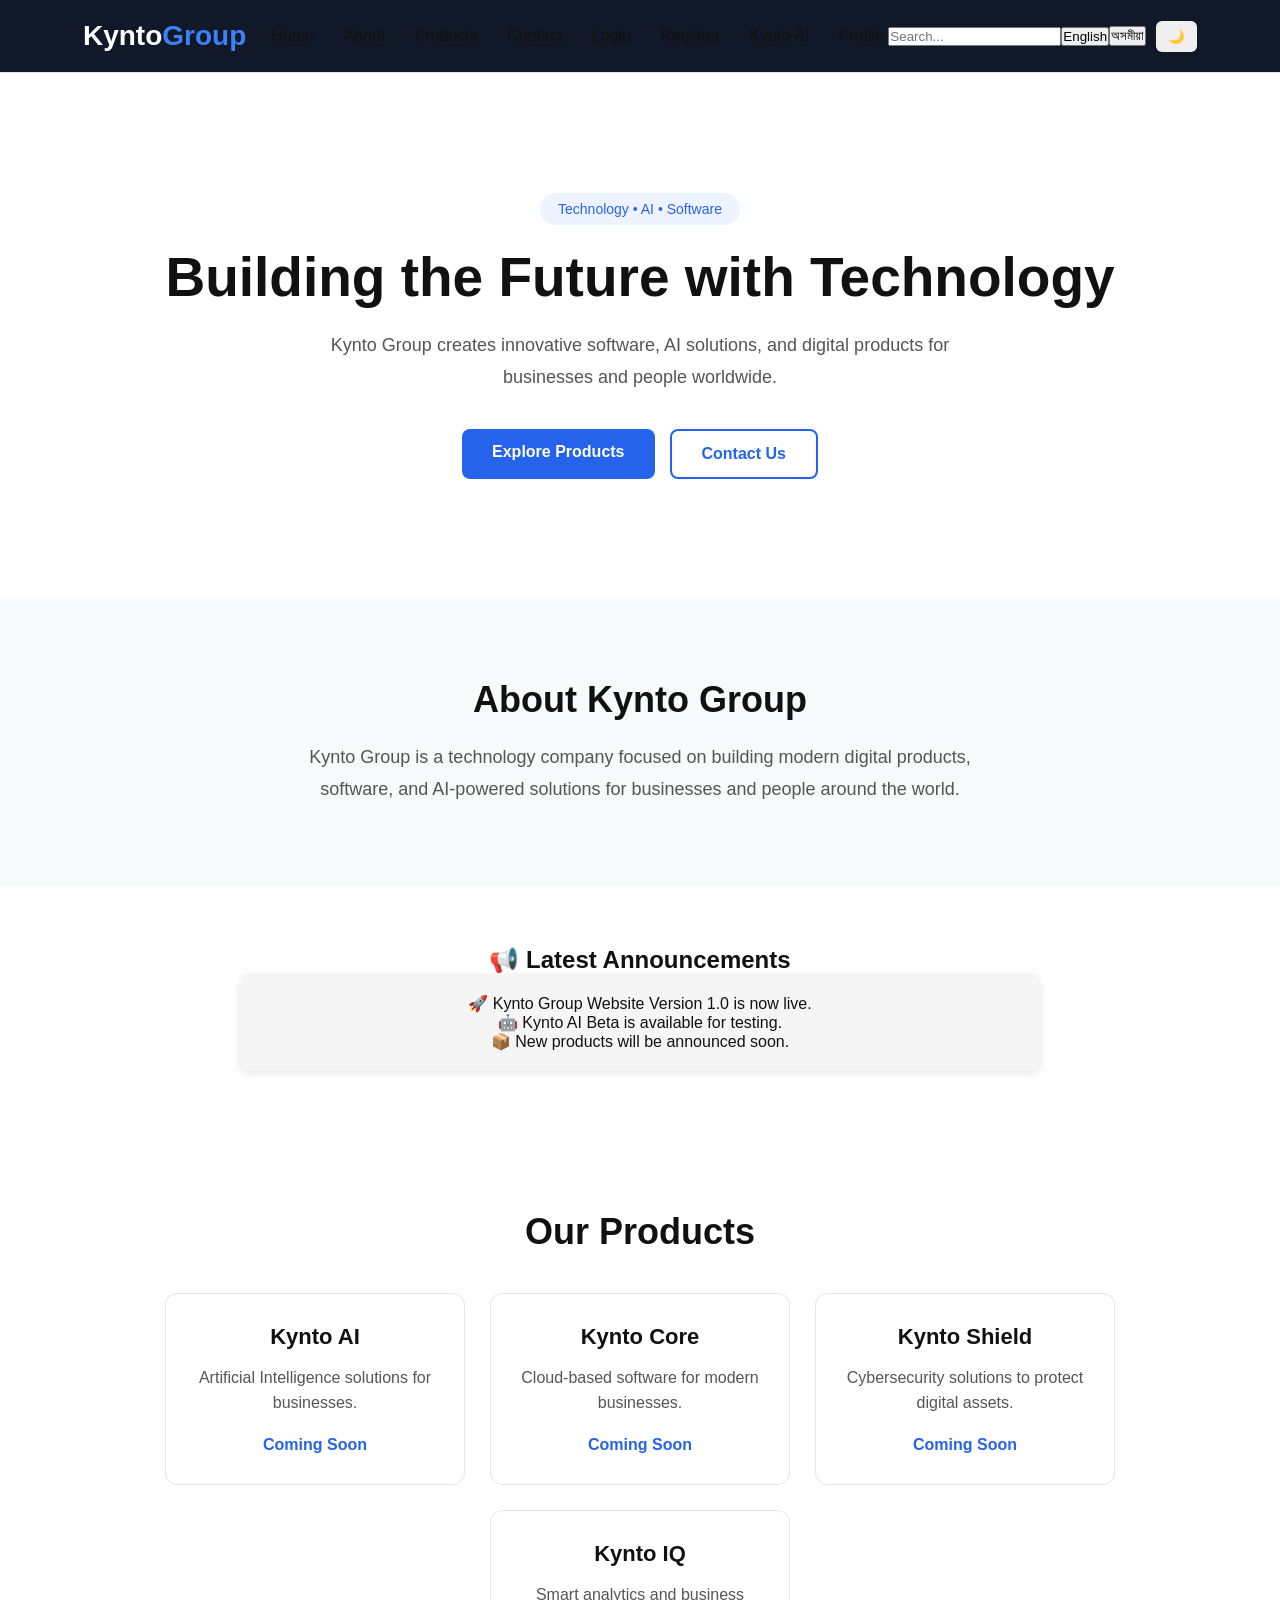
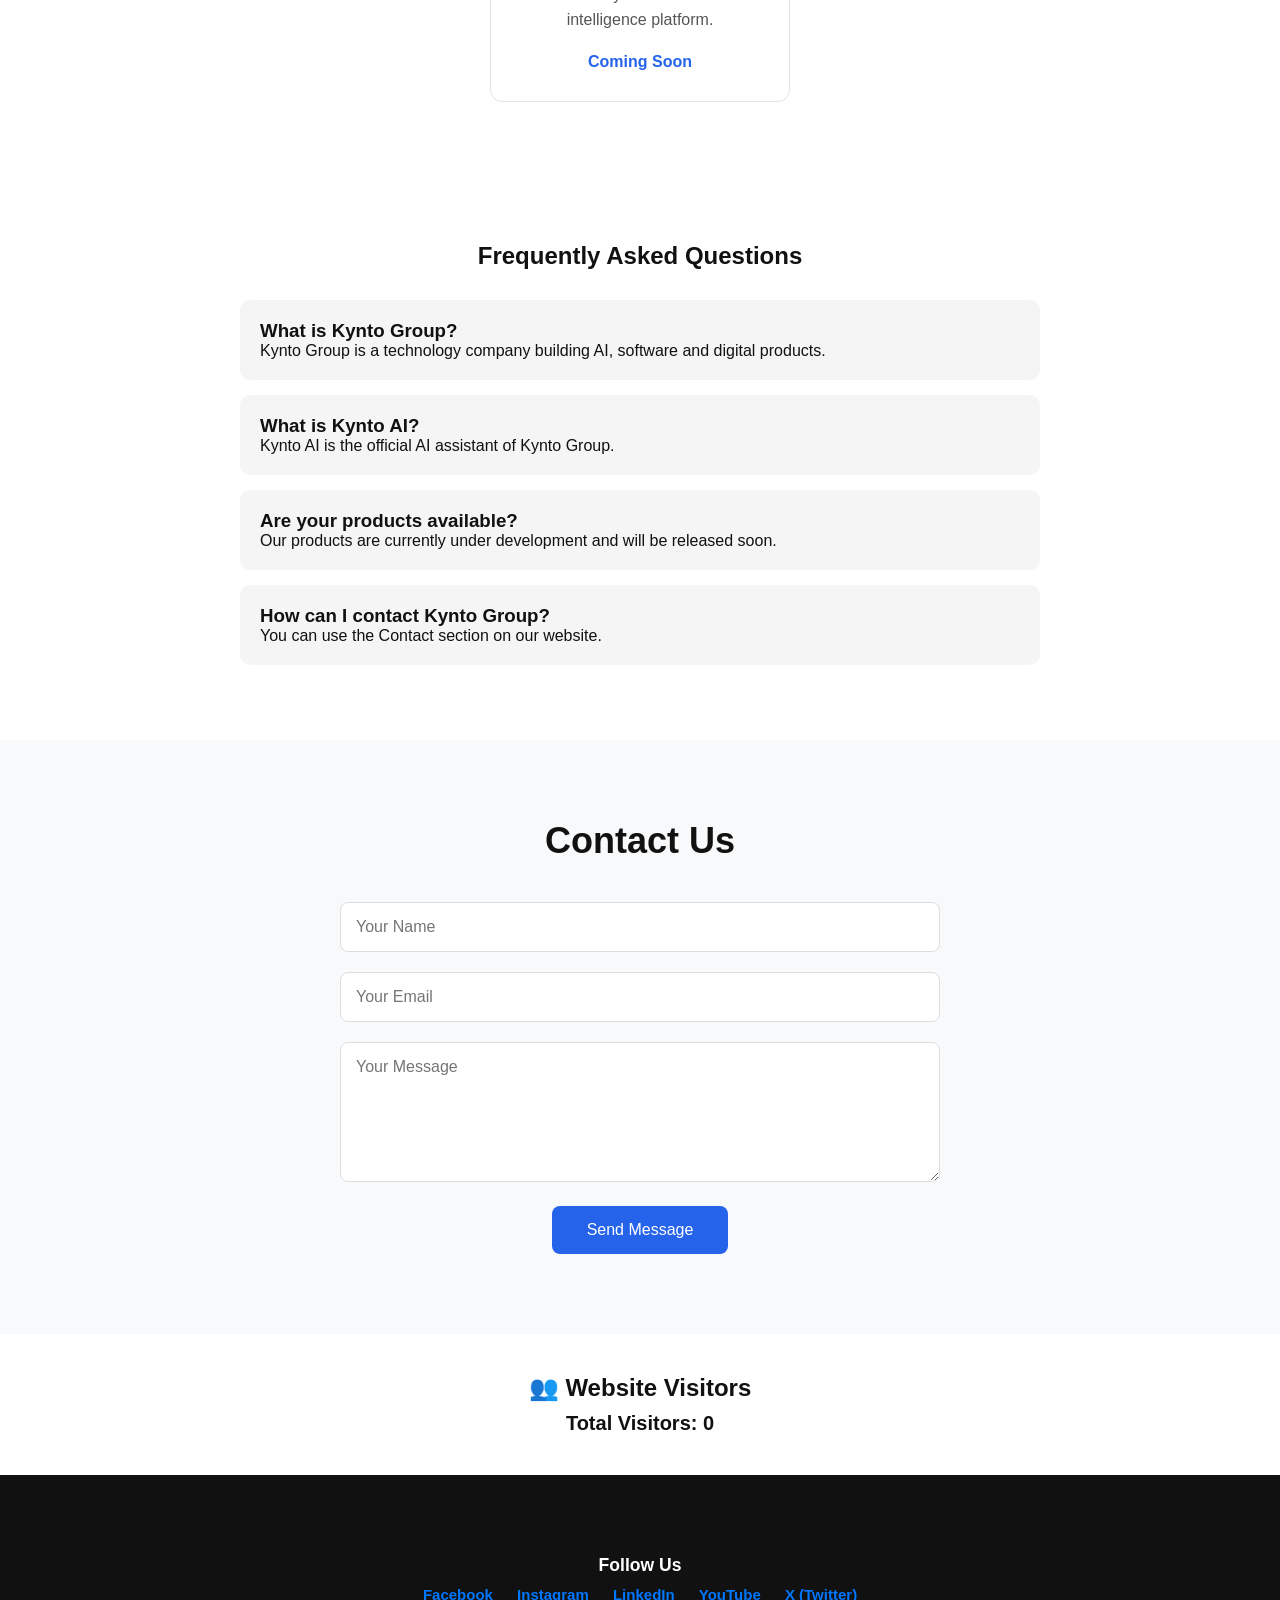
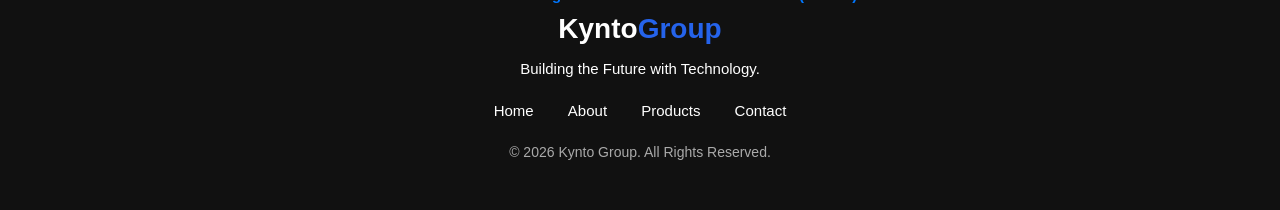
==== index.html @ 213c028d "Add files via upload" ====
<!DOCTYPE html>
<html lang="en">

<head>
  <meta charset="UTF-8">
  <meta name="viewport" content="width=device-width, initial-scale=1.0">

  <title>Kynto Group</title>
<meta name="description" content="Kynto Group is a technology company building AI, software, and digital products.">

<meta name="keywords" content="Kynto Group, AI, Software, Technology, Digital Products">

<meta name="author" content="Kynto Group">

<meta name="robots" content="index, follow">

<link rel="icon" href="favicon.png">
  <link rel="stylesheet" href="style.css">
</head>

<body>

  <!-- Header -->
  <header>
    <div class="logo">
    Kynto<span>Group</span>
</div>
<div class="menu-btn" id="menu-btn">
    ☰
</div>
<nav id="nav">
   <a href="#">Home</a>
<a href="#about">About</a>
<a href="#products">Products</a>
<a href="#contact">Contact</a>
<a href="login.html">Login</a>
<a href="register.html">Register</a>
<a href="kynto-ai.html">Kynto AI</a>
<a href="profile.html">Profile</a>
<input
type="text"
id="searchBox"
placeholder="Search..."
onkeyup="searchWebsite()">
</nav>
<button onclick="setEnglish()">English</button>
<button onclick="setAssamese()">অসমীয়া</button>
<button id="darkModeBtn" onclick="toggleDarkMode()">🌙</button>
  </header>

<!-- Hero -->

<section class="hero">

    <span class="tag">Technology • AI • Software</span>

    <h1>Building the Future with Technology</h1>

    <p>
        Kynto Group creates innovative software, AI solutions, and digital products for businesses and people worldwide.
    </p>

    <div class="hero-buttons">
        <a href="#products" class="btn">Explore Products</a>
        <a href="#contact" class="btn2">Contact Us</a>
    </div>

</section>

  <!-- About -->

<section class="about">

    <h2>About Kynto Group</h2>

    <p>
        Kynto Group is a technology company focused on building modern digital products, software, and AI-powered solutions for businesses and people around the world.
    </p>

</section>
<section class="announcement">

<h2>📢 Latest Announcements</h2>

<div class="announcement-box">

<p>🚀 Kynto Group Website Version 1.0 is now live.</p>

<p>🤖 Kynto AI Beta is available for testing.</p>

<p>📦 New products will be announced soon.</p>

</div>

</section>
<!-- Products -->

<section class="products" id="products">

    <h2>Our Products</h2>

    <div class="product-container">
<div class="card">
    <h3>Kynto AI</h3>
    <p>Artificial Intelligence solutions for businesses.</p>
    <a href="#">Coming Soon</a>
</div>

<div class="card">
    <h3>Kynto Core</h3>
    <p>Cloud-based software for modern businesses.</p>
    <a href="#">Coming Soon</a>
</div>

<div class="card">
    <h3>Kynto Shield</h3>
    <p>Cybersecurity solutions to protect digital assets.</p>
    <a href="#">Coming Soon</a>
</div>

<div class="card">
    <h3>Kynto IQ</h3>
    <p>Smart analytics and business intelligence platform.</p>
    <a href="#">Coming Soon</a>
</div>

    </div>

</section>
<section class="faq">

<h2>Frequently Asked Questions</h2>

<div class="faq-box">
<h3>What is Kynto Group?</h3>
<p>Kynto Group is a technology company building AI, software and digital products.</p>
</div>

<div class="faq-box">
<h3>What is Kynto AI?</h3>
<p>Kynto AI is the official AI assistant of Kynto Group.</p>
</div>

<div class="faq-box">
<h3>Are your products available?</h3>
<p>Our products are currently under development and will be released soon.</p>
</div>

<div class="faq-box">
<h3>How can I contact Kynto Group?</h3>
<p>You can use the Contact section on our website.</p>
</div>

</section>
<section class="contact" id="contact">

    <h2>Contact Us</h2>

    <form onsubmit="sendMessage(event)">

        <input type="text" placeholder="Your Name" required>

        <input type="email" placeholder="Your Email" required>

        <textarea placeholder="Your Message" rows="6" required></textarea>

        <button type="submit">Send Message</button>

    </form>

</section>

  <script src="script.js"></script>
<section class="visitors">

<h2>👥 Website Visitors</h2>

<p>Total Visitors: <span id="visitorCount">0</span></p>

</section>
<footer>
<div class="social-links">

<h3>Follow Us</h3>

<a href="#">Facebook</a>

<a href="#">Instagram</a>

<a href="#">LinkedIn</a>

<a href="#">YouTube</a>

<a href="#">X (Twitter)</a>

</div>
    <div class="footer-logo">
        Kynto<span>Group</span>
    </div>

    <p>Building the Future with Technology.</p>

    <div class="footer-links">
        <a href="#">Home</a>
    <a href="about.html">About</a>
        <a href="#products">Products</a>
        <a href="#contact">Contact</a>
    </div>

    <p class="copyright">
        © 2026 Kynto Group. All Rights Reserved.
    </p>

</footer>
</body>

</html>
---- style.css ----
html{
    scroll-behavior:smooth;
}
*{
    margin:0;
    padding:0;
    box-sizing:border-box;
    font-family:Arial, sans-serif;
}

body{
    background:#ffffff;
    color:#111;
}

header{
    display:flex;
    justify-content:space-between;
    align-items:center;
    padding:20px 8%;
    border-bottom:1px solid #e5e5e5;
    background:#fff;
    position:sticky;
    top:0;
    z-index:1000;
}

.logo{
    font-size:28px;
    font-weight:bold;
}

nav a{
    text-decoration:none;
    color:#111;
    margin-left:25px;
    font-size:16px;
    transition:.3s;
}

nav a:hover{
    color:#2563eb;
}
.hero{
    padding:120px 20px;
    text-align:center;
}

.tag{
    display:inline-block;
    background:#eef4ff;
    color:#2563eb;
    padding:8px 18px;
    border-radius:50px;
    font-size:14px;
    margin-bottom:20px;
}

.hero h1{
    font-size:55px;
    margin-bottom:20px;
}

.hero p{
    max-width:700px;
    margin:0 auto 35px;
    color:#555;
    line-height:1.8;
    font-size:18px;
}

.hero-buttons{
    display:flex;
    justify-content:center;
    gap:15px;
    flex-wrap:wrap;
}

.btn,.btn2{
    text-decoration:none;
    padding:14px 30px;
    border-radius:8px;
    font-weight:bold;
}

.btn{
    background:#2563eb;
    color:#fff;
}

.btn2{
    border:2px solid #2563eb;
    color:#2563eb;
}

.about{
    padding:80px 20px;
    text-align:center;
    background:#f8f9fa;
}

.about h2{
    font-size:36px;
    margin-bottom:20px;
}

.about p{
    max-width:700px;
    margin:auto;
    font-size:18px;
    line-height:1.8;
    color:#555;
}
.products{
    padding:80px 8%;
    text-align:center;
}

.products h2{
    font-size:36px;
    margin-bottom:40px;
}

.product-container{
    display:flex;
    justify-content:center;
    gap:25px;
    flex-wrap:wrap;
}

.card{
    width:300px;
    background:#fff;
    border:1px solid #e5e5e5;
    border-radius:12px;
    padding:30px 20px;
    transition:.3s;
}

.card:hover{
    transform:translateY(-5px);
    box-shadow:0 10px 25px rgba(0,0,0,.08);
}

.card h3{
    margin-bottom:15px;
    font-size:22px;
}

.card p{
    color:#555;
    line-height:1.6;
}
.contact{
    padding:80px 20px;
    text-align:center;
    background:#f8f9fa;
}

.contact h2{
    font-size:36px;
    margin-bottom:20px;
}

.contact p{
    font-size:18px;
    color:#555;
    margin:10px 0;
}

.contact-btn{
    display:inline-block;
    margin-top:25px;
    padding:14px 35px;
    background:#2563eb;
    color:#fff;
    text-decoration:none;
    border-radius:8px;
    transition:.3s;
}

.contact-btn:hover{
    background:#1d4ed8;
}
footer{
    background:#111;
    color:#fff;
    text-align:center;
    padding:25px 20px;
    font-size:15px;
}
.card a{
    display:inline-block;
    margin-top:20px;
    text-decoration:none;
    color:#2563eb;
    font-weight:bold;
}

.card a:hover{
    text-decoration:underline;
}
.contact form{
    max-width:600px;
    margin:40px auto 0;
}

.contact input,
.contact textarea{
    width:100%;
    padding:15px;
    margin-bottom:20px;
    border:1px solid #ddd;
    border-radius:8px;
    font-size:16px;
    outline:none;
}

.contact button{
    background:#2563eb;
    color:#fff;
    border:none;
    padding:15px 35px;
    border-radius:8px;
    cursor:pointer;
    font-size:16px;
}

.contact button:hover{
    background:#1d4ed8;
}
footer{
    background:#111;
    color:#fff;
    text-align:center;
    padding:50px 20px;
}

.footer-logo{
    font-size:28px;
    font-weight:bold;
    margin-bottom:15px;
}

.footer-logo span{
    color:#2563eb;
}

.footer-links{
    margin:25px 0;
}

.footer-links a{
    color:#fff;
    text-decoration:none;
    margin:0 15px;
}

.footer-links a:hover{
    color:#2563eb;
}

.copyright{
    color:#aaa;
    font-size:14px;
    margin-top:20px;
}
.menu-btn{
    display:none;
    font-size:28px;
    cursor:pointer;
}

@media (max-width:768px){

nav{
    display:none;
    flex-direction:column;
    width:100%;
    background:#fff;
    position:absolute;
    top:75px;
    left:0;
    padding:20px;
    border-top:1px solid #ddd;
}

nav.active{
    display:flex;
}

nav a{
    margin:15px 0;
}

.menu-btn{
    display:block;
}

}
.ai-section{
    max-width:700px;
    margin:40px auto;
    background:#fff;
    padding:25px;
    border-radius:15px;
    box-shadow:0 5px 20px rgba(0,0,0,.1);
}

.subtitle{
    color:#6b7280;
    margin-bottom:15px;
}

#question{
    width:100%;
    padding:12px;
    border:1px solid #d1d5db;
    border-radius:10px;
    font-size:16px;
    resize:none;
    box-sizing:border-box;
}

.ai-section button{
    width:100%;
    margin-top:12px;
    padding:12px;
    background:#2563eb;
    color:#fff;
    border:none;
    border-radius:10px;
    font-size:16px;
    cursor:pointer;
}

.ai-section button:hover{
    background:#1d4ed8;
}

.answer{
    margin-top:20px;
    background:#f8fafc;
    border-left:4px solid #2563eb;
    padding:15px;
    border-radius:10px;
    line-height:1.7;
}
.user-message{
    background:#2563eb;
    color:white;
    padding:12px;
    border-radius:12px;
    margin:12px 0;
    text-align:right;
}

.ai-message{
    background:#f1f5f9;
    color:#111827;
    padding:12px;
    border-radius:12px;
    margin:12px 0;
}
.clear-btn{
    width:100%;
    margin-top:10px;
    padding:12px;
    border:none;
    border-radius:10px;
    background:#ef4444;
    color:#fff;
    font-size:16px;
    font-weight:bold;
    cursor:pointer;
}

.clear-btn:hover{
    background:#dc2626;
}
.dark-mode{
background:#121212;
color:white;
}

.dark-mode header{
background:#1f1f1f;
}

.dark-mode .card{
background:#222;
color:white;
}

.dark-mode input,
.dark-mode textarea{
background:#333;
color:white;
border:1px solid #555;
}

#darkModeBtn{
margin-left:10px;
padding:8px 12px;
cursor:pointer;
border:none;
border-radius:6px;
}
.announcement{
padding:60px 20px;
text-align:center;
}

.announcement-box{
max-width:800px;
margin:auto;
padding:20px;
border-radius:10px;
background:#f5f5f5;
box-shadow:0 2px 8px rgba(0,0,0,0.1);
}

.dark-mode .announcement-box{
background:#222;
color:white;
}
.visitors{
padding:40px 20px;
text-align:center;
}

.visitors h2{
margin-bottom:10px;
}

.visitors p{
font-size:20px;
font-weight:bold;
}
.faq{
padding:60px 20px;
}

.faq h2{
text-align:center;
margin-bottom:30px;
}

.faq-box{
background:#f5f5f5;
padding:20px;
margin:15px auto;
max-width:800px;
border-radius:10px;
}

.dark-mode .faq-box{
background:#222;
color:white;
}
.social-links{
margin-top:30px;
text-align:center;
}

.social-links a{
display:inline-block;
margin:10px;
text-decoration:none;
font-weight:bold;
color:#0077ff;
}

.social-links a:hover{
text-decoration:underline;
}
/* Login & Register */

.ai-section{
max-width:420px;
margin:60px auto;
padding:30px;
background:#ffffff;
border-radius:12px;
box-shadow:0 5px 20px rgba(0,0,0,0.1);
text-align:center;
}

.ai-section h2{
margin-bottom:20px;
font-size:28px;
color:#222;
}

.ai-section input{
width:100%;
padding:12px;
margin:10px 0;
border:1px solid #ccc;
border-radius:8px;
font-size:16px;
box-sizing:border-box;
outline:none;
transition:0.3s;
}

.ai-section input:focus{
border-color:#007bff;
box-shadow:0 0 5px rgba(0,123,255,0.3);
}

.ai-section button{
width:100%;
padding:12px;
margin-top:15px;
background:#007bff;
color:white;
border:none;
border-radius:8px;
font-size:16px;
cursor:pointer;
transition:0.3s;
}

.ai-section button:hover{
background:#0056b3;
}

.ai-section p{
margin-top:18px;
font-size:15px;
}

.ai-section a{
color:#007bff;
text-decoration:none;
font-weight:bold;
}

.ai-section a:hover{
text-decoration:underline;
}

/* Header */

header{
display:flex;
justify-content:center;
align-items:center;
padding:20px;
background:#111827;
color:white;
}

header h1{
font-size:30px;
margin:0;
}

header span{
color:#3b82f6;
}

/* Dark Mode */

.dark-mode{
background:#121212;
color:white;
}

.dark-mode .ai-section{
background:#1f1f1f;
color:white;
}

.dark-mode .ai-section input{
background:#2b2b2b;
color:white;
border:1px solid #555;
}

.dark-mode .ai-section button{
background:#2563eb;
}

.dark-mode .ai-section a{
color:#60a5fa;
}
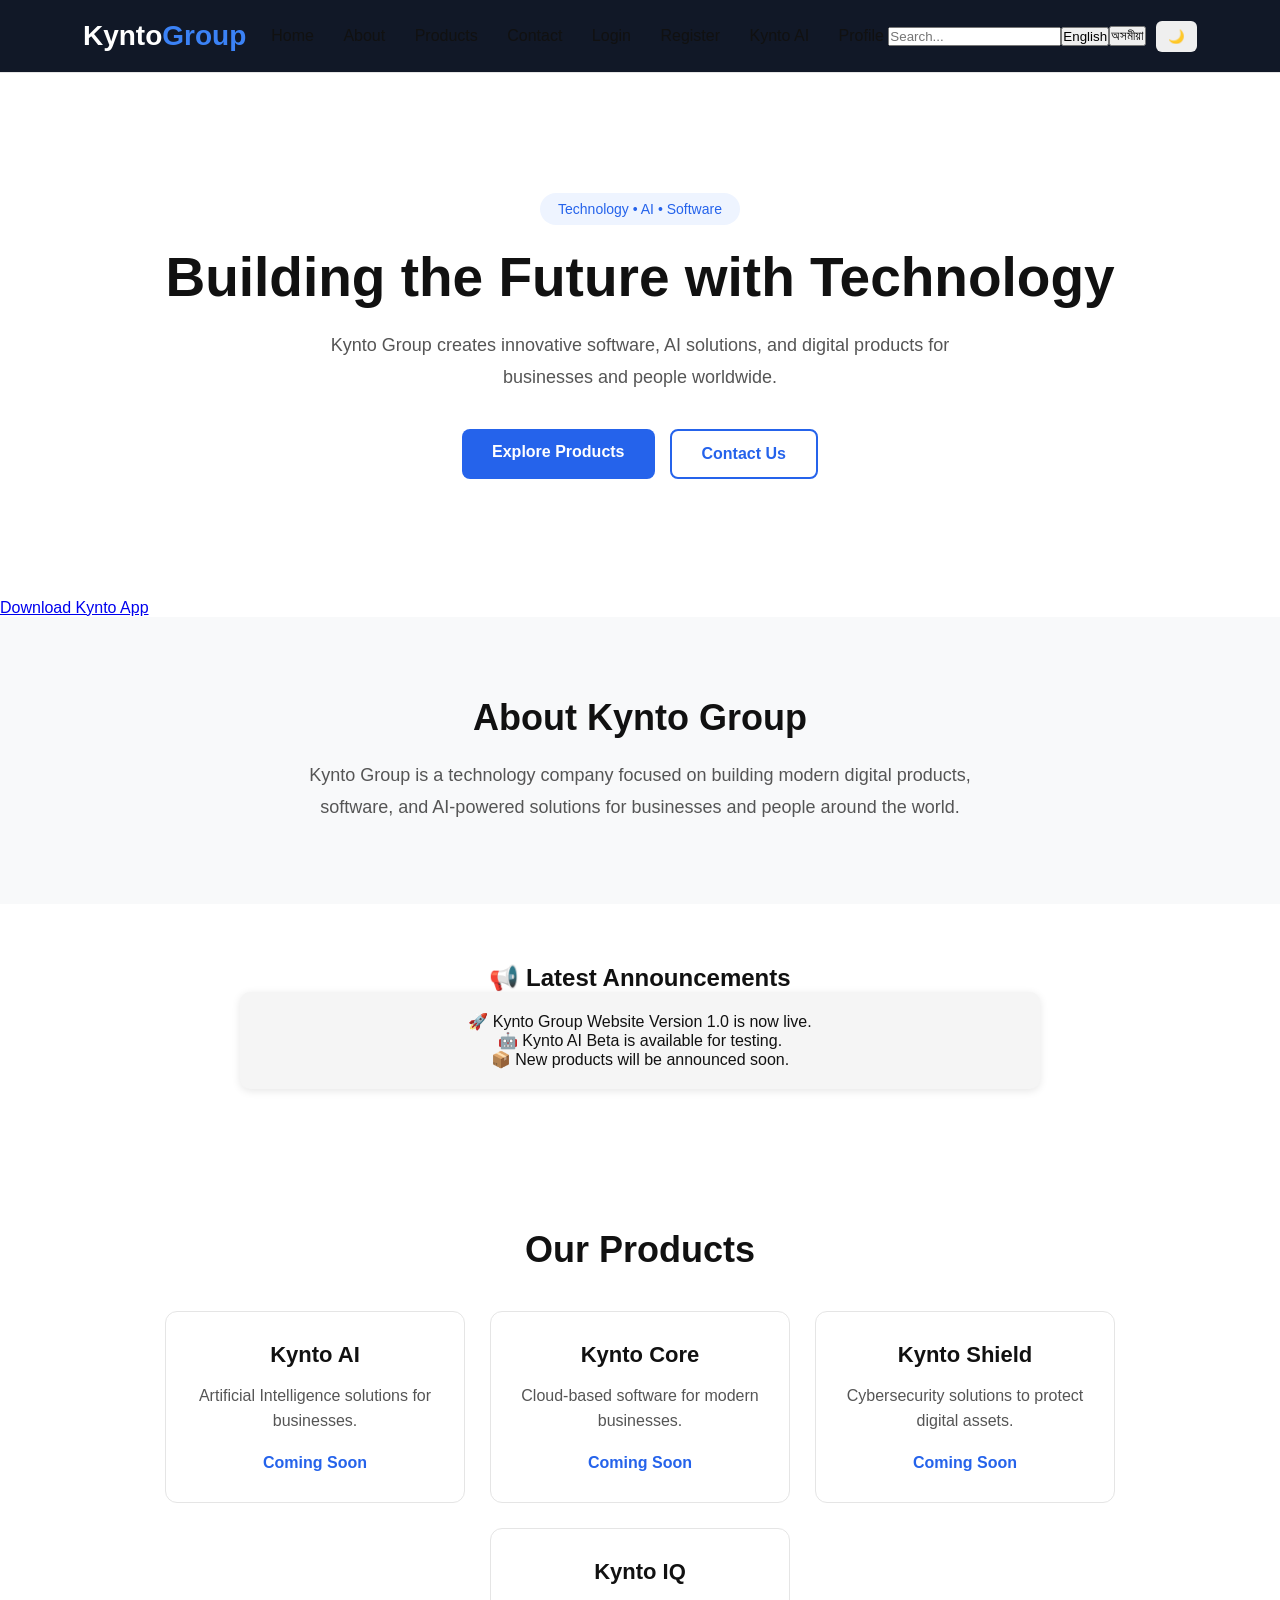
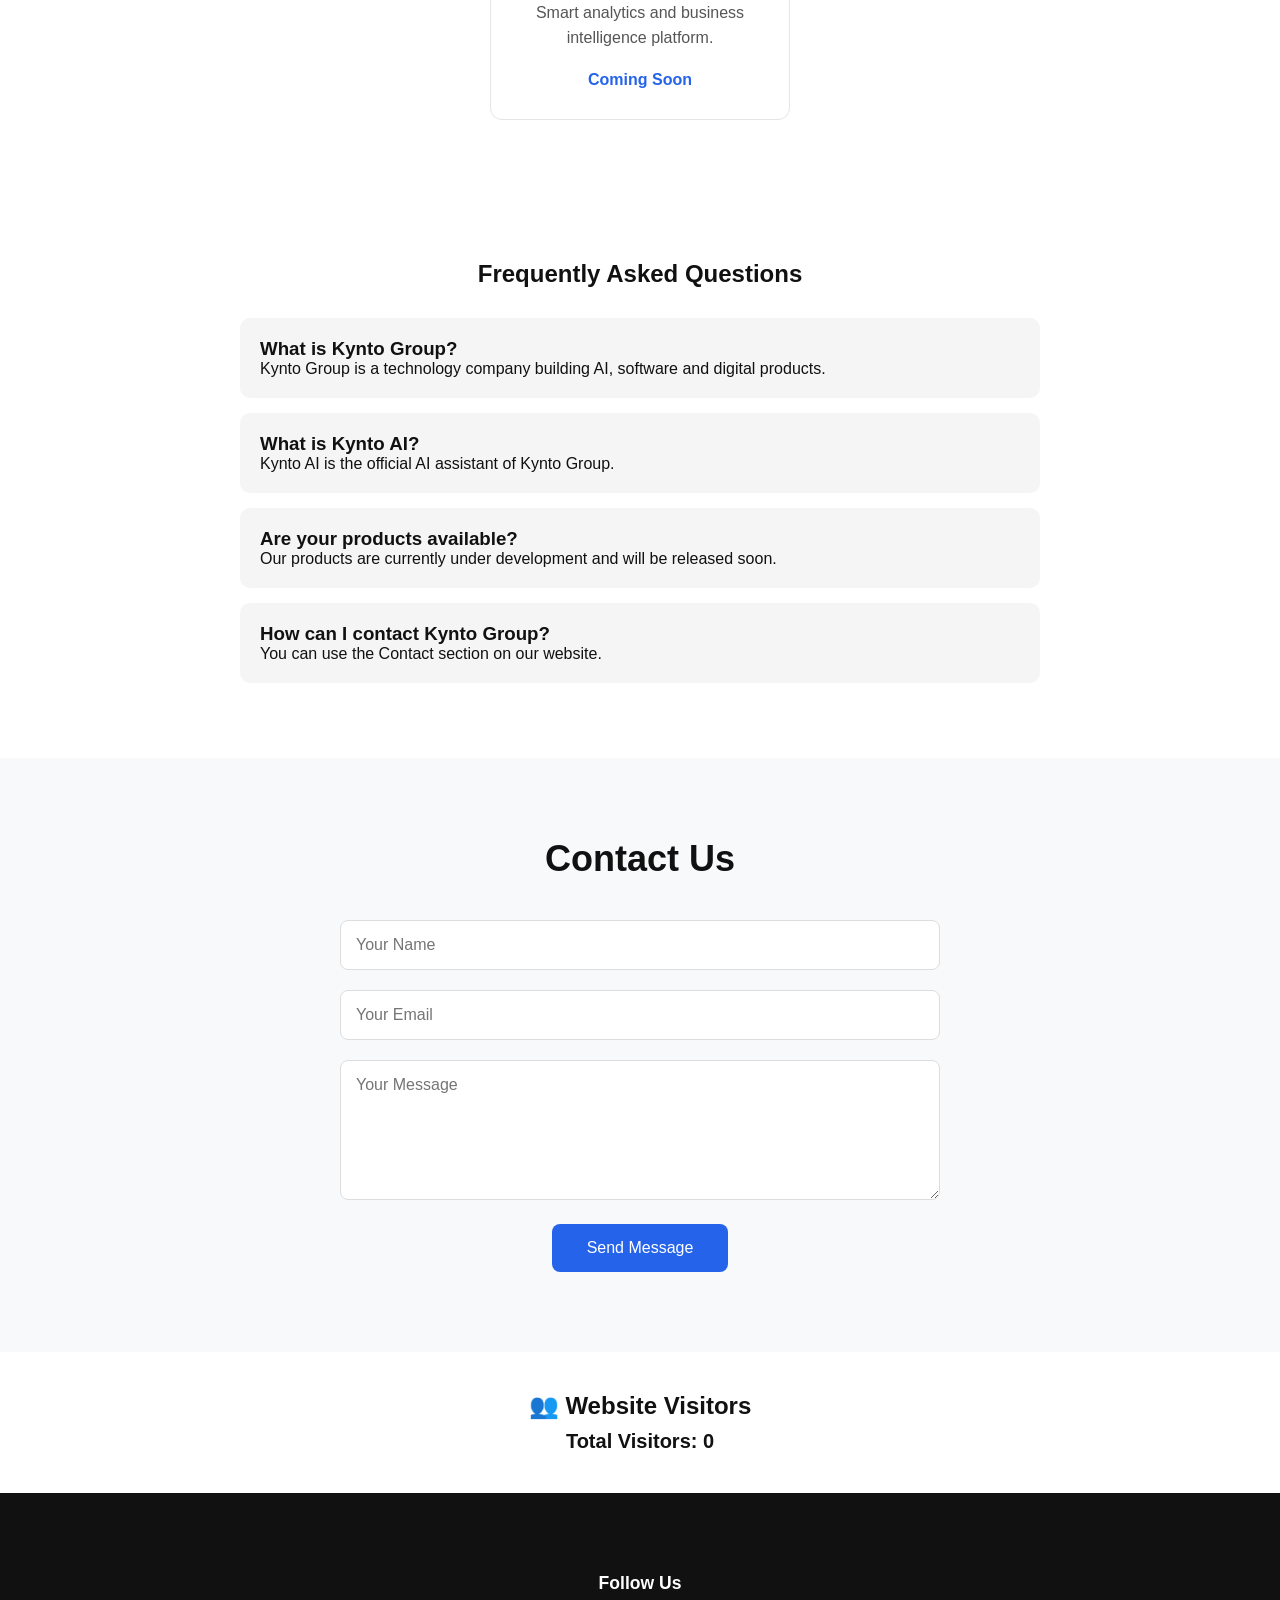
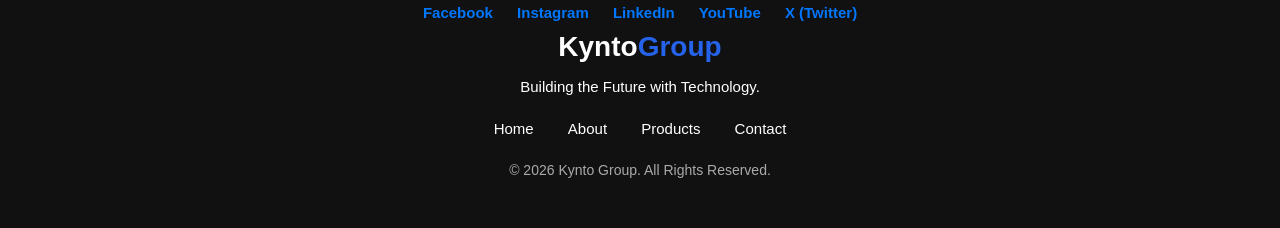
==== commit c3e72cf7: "Add download link for Kynto App" ====
--- a/index.html
+++ b/index.html
@@ -66,7 +66,11 @@
     </div>
 
 </section>
-
+<a href="https://drive.google.com/uc?export=download&id
+        =1wDA8W_zz0Dxo_6ooRHzJp0kBTp8um_A"
+        class="download-btn">
+        Download Kynto App
+</a> 
   <!-- About -->
 
 <section class="about">
@@ -214,4 +218,4 @@
 </footer>
 </body>
 
-</html>+</html>
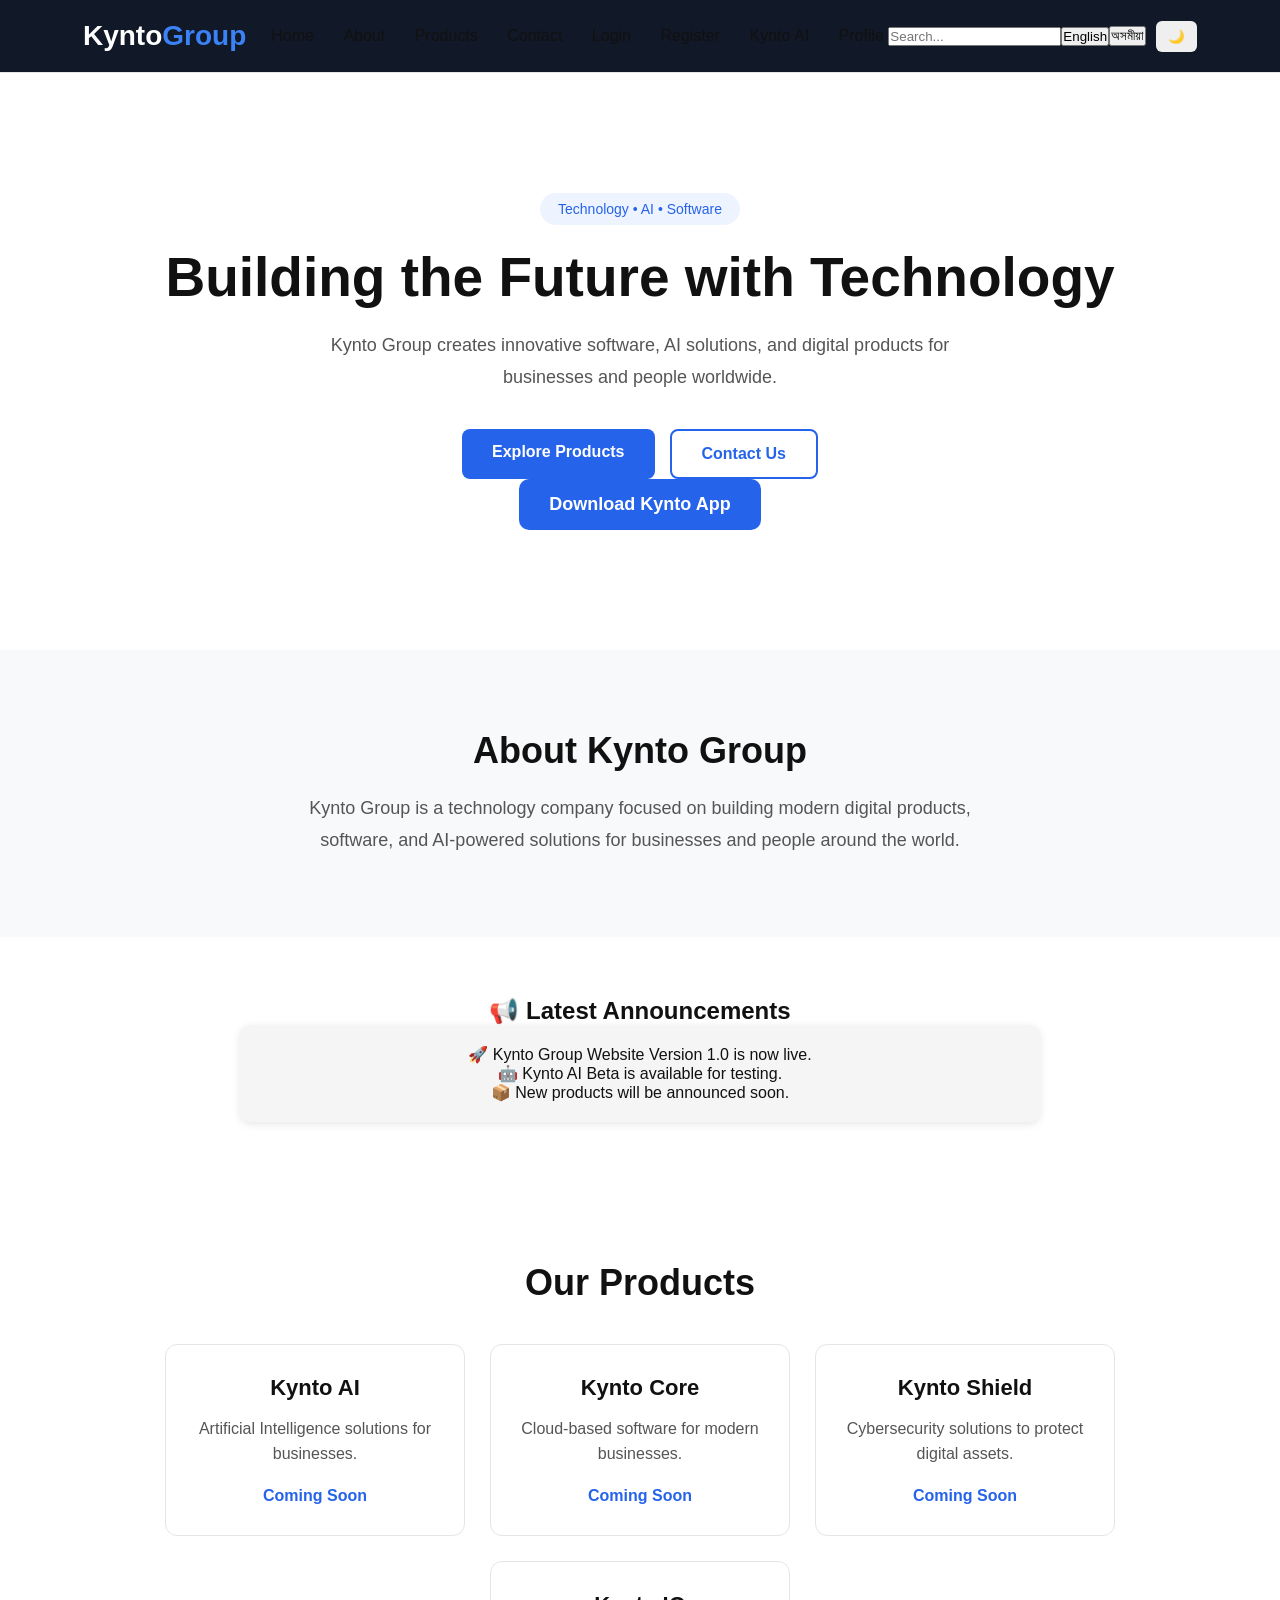
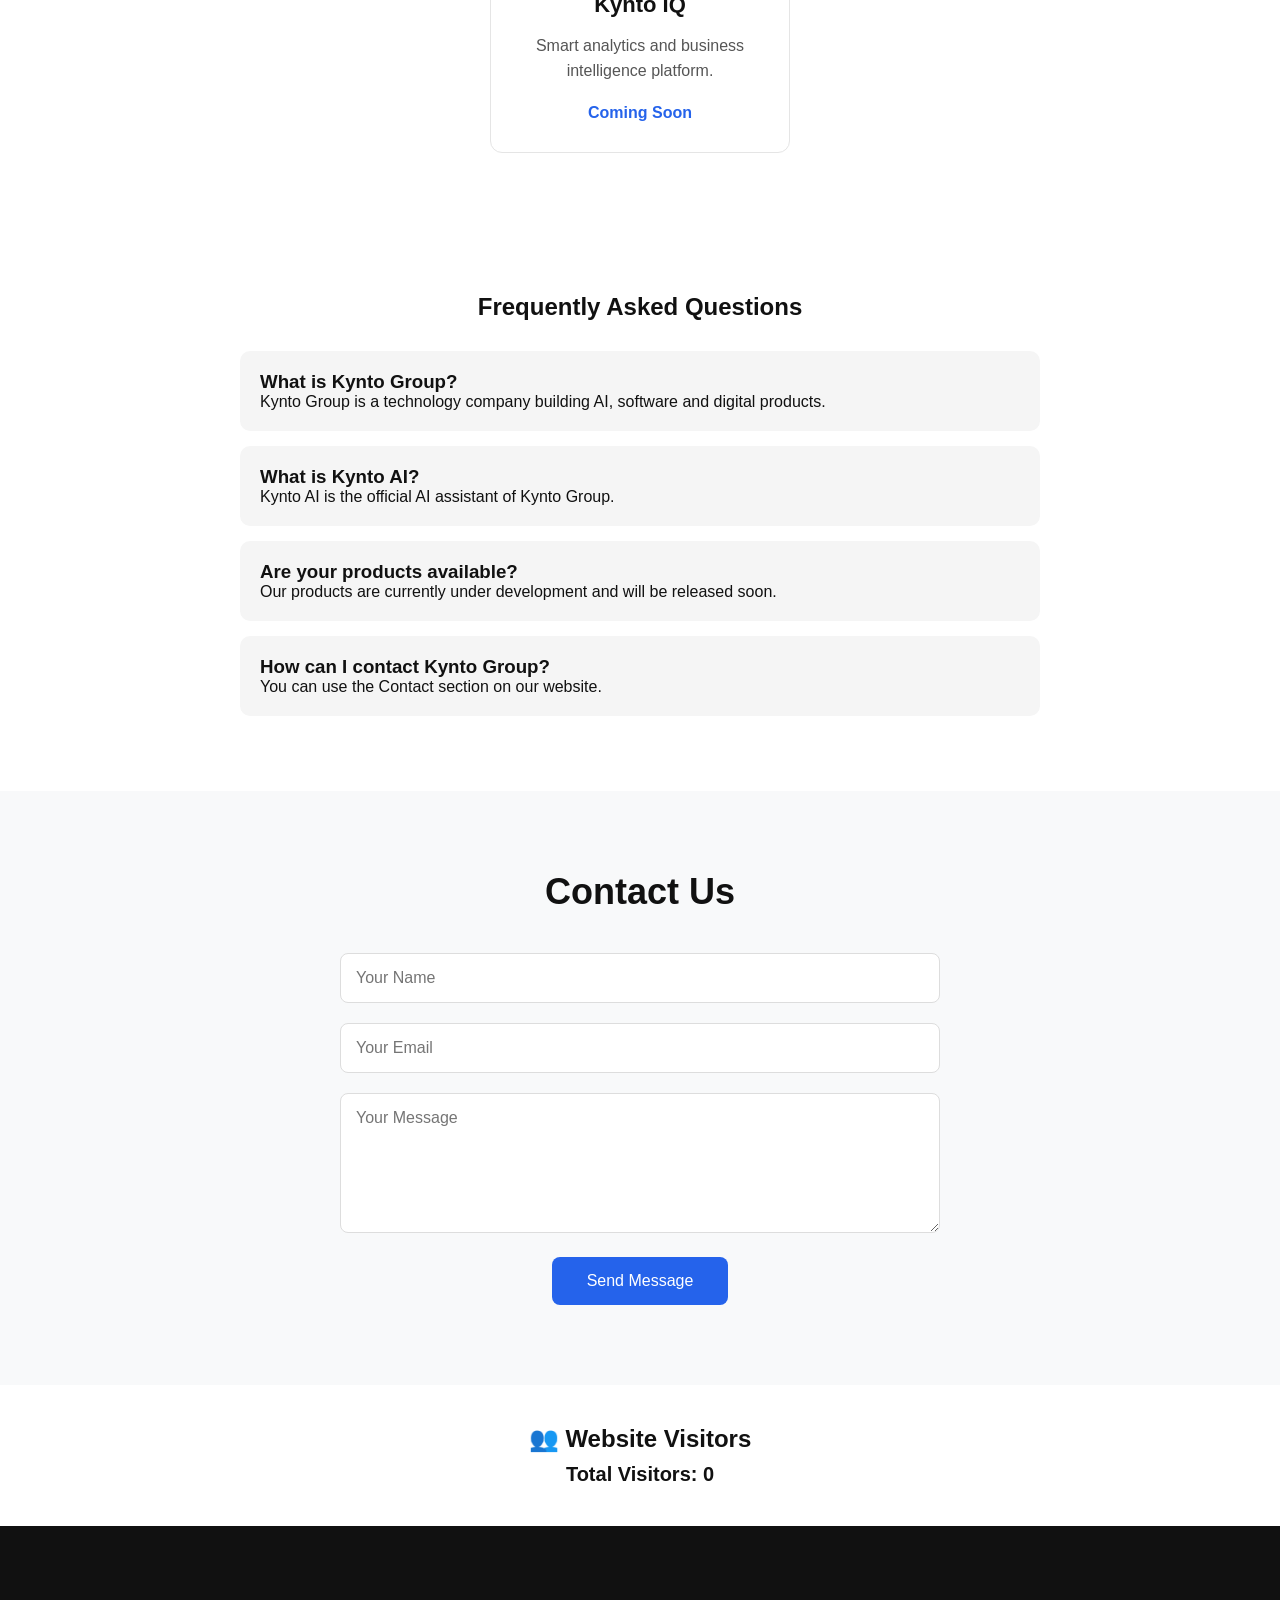
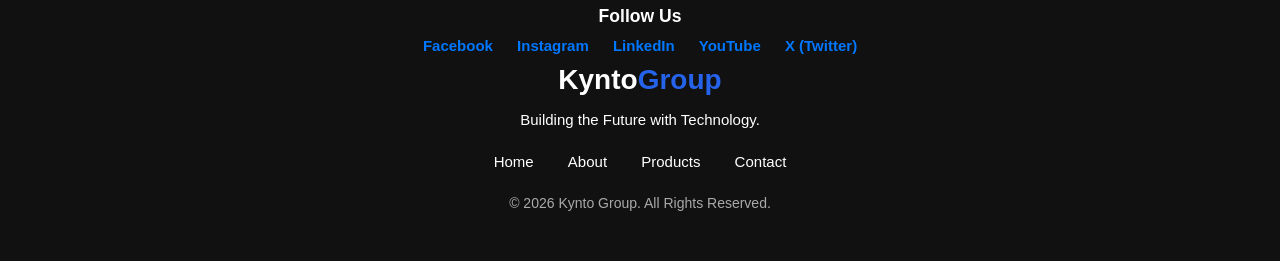
==== commit 384a853b: "Fix section closing tag in index.html" ====
--- a/index.html
+++ b/index.html
@@ -64,13 +64,12 @@
         <a href="#products" class="btn">Explore Products</a>
         <a href="#contact" class="btn2">Contact Us</a>
     </div>
-
-</section>
 <a href="https://drive.google.com/uc?export=download&id
         =1wDA8W_zz0Dxo_6ooRHzJp0kBTp8um_A"
         class="download-btn">
         Download Kynto App
 </a> 
+</section> 
   <!-- About -->
 
 <section class="about">
--- a/style.css
+++ b/style.css
@@ -585,4 +585,20 @@
 
 .dark-mode .ai-section a{
 color:#60a5fa;
-}+}
+.download-btn{
+display:inline-block;
+padding:15px 30px;
+background:#2563eb;
+color:#fff;
+text-decoration:none;
+border-radius:10px;
+font-size:18px;
+font-weight:bold;
+transition:.3s;
+}
+
+.download-btn:hover{
+background:#1d4ed8;
+transform:scale(1.05);
+        }
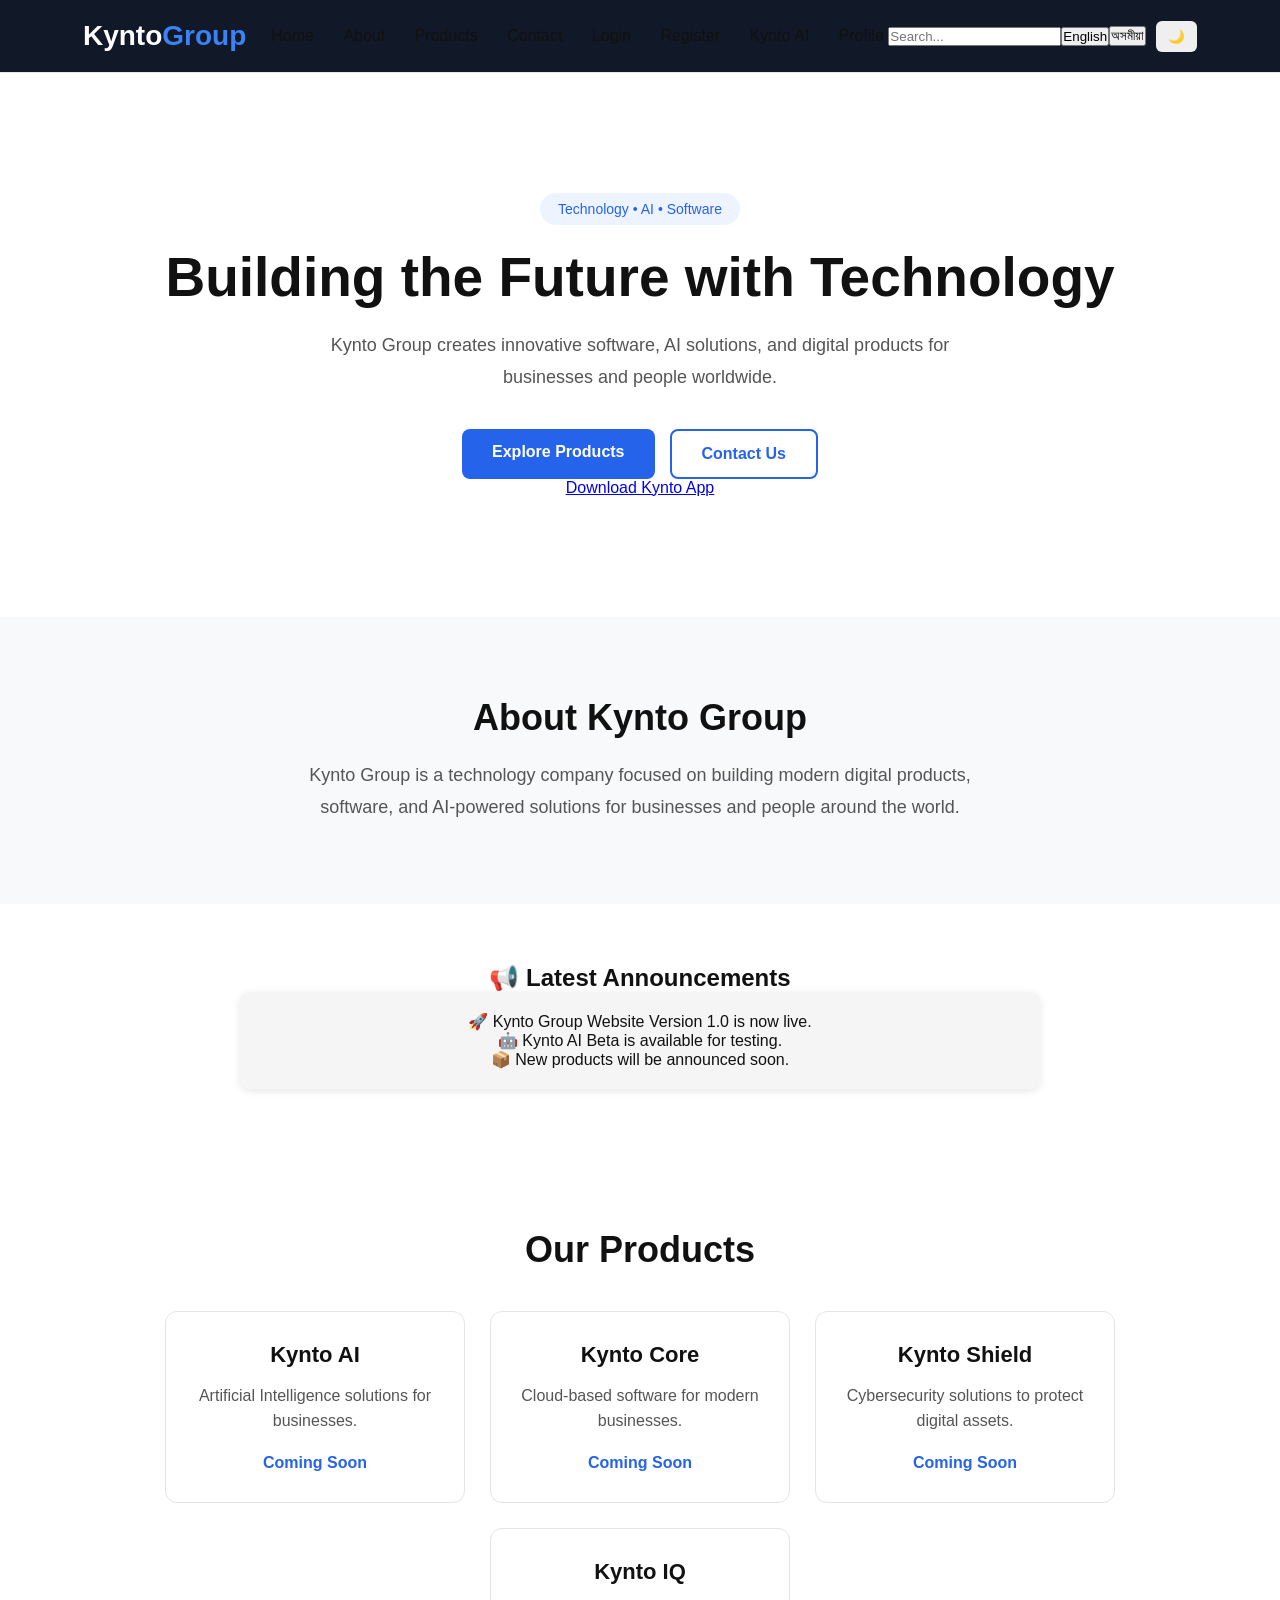
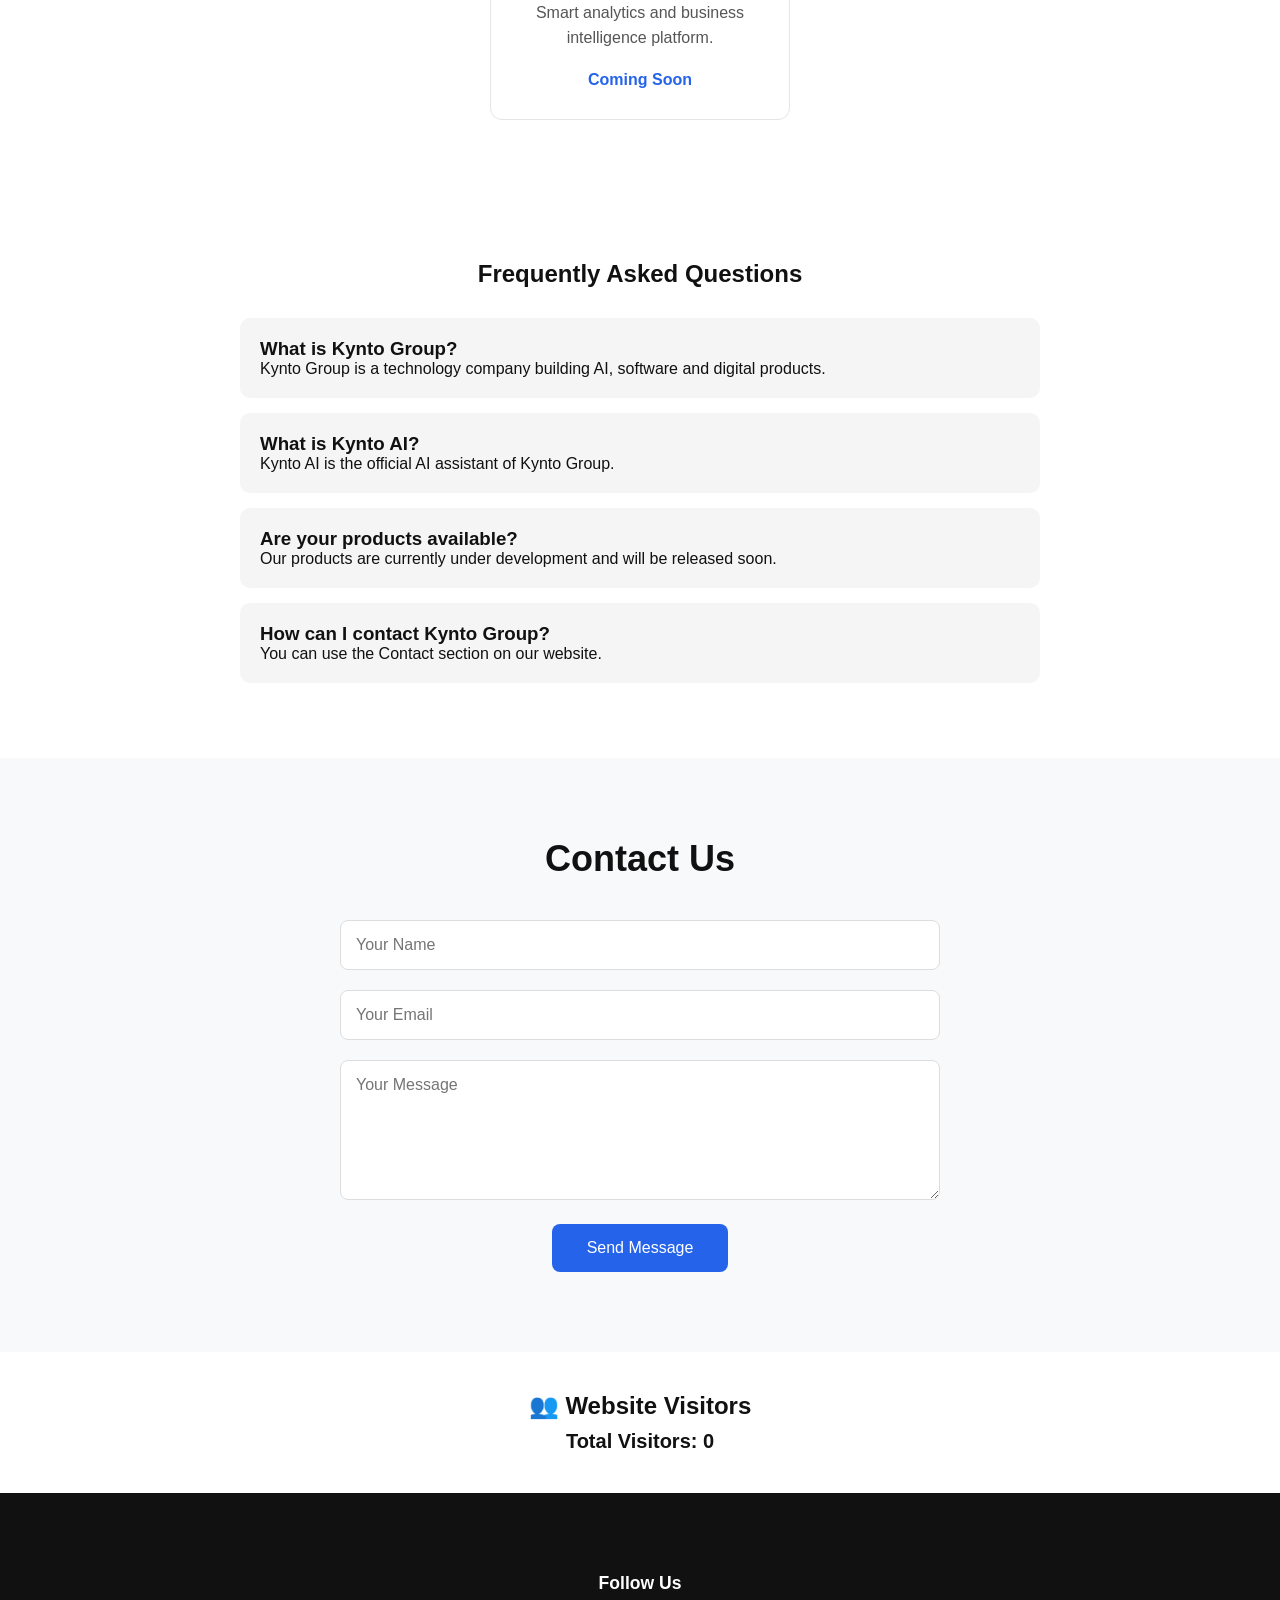
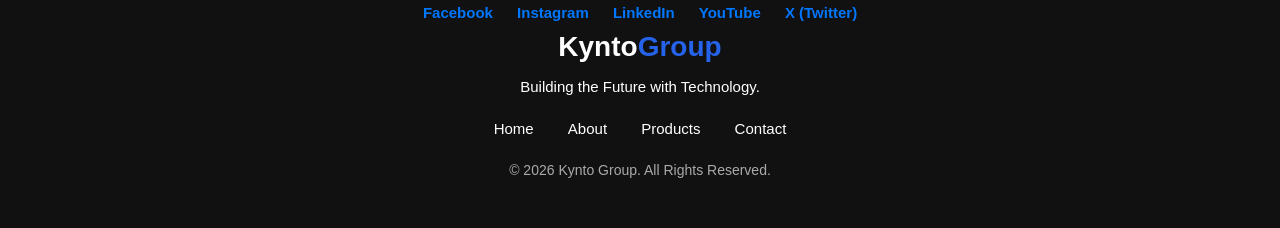
==== commit 68d61a12: "Rename download button class from 'download-btn' to 'download-button' Add APK download button" ====
--- a/index.html
+++ b/index.html
@@ -66,7 +66,7 @@
     </div>
 <a href="https://drive.google.com/uc?export=download&id
         =1wDA8W_zz0Dxo_6ooRHzJp0kBTp8um_A"
-        class="download-btn">
+        class="download-button">
         Download Kynto App
 </a> 
 </section> 
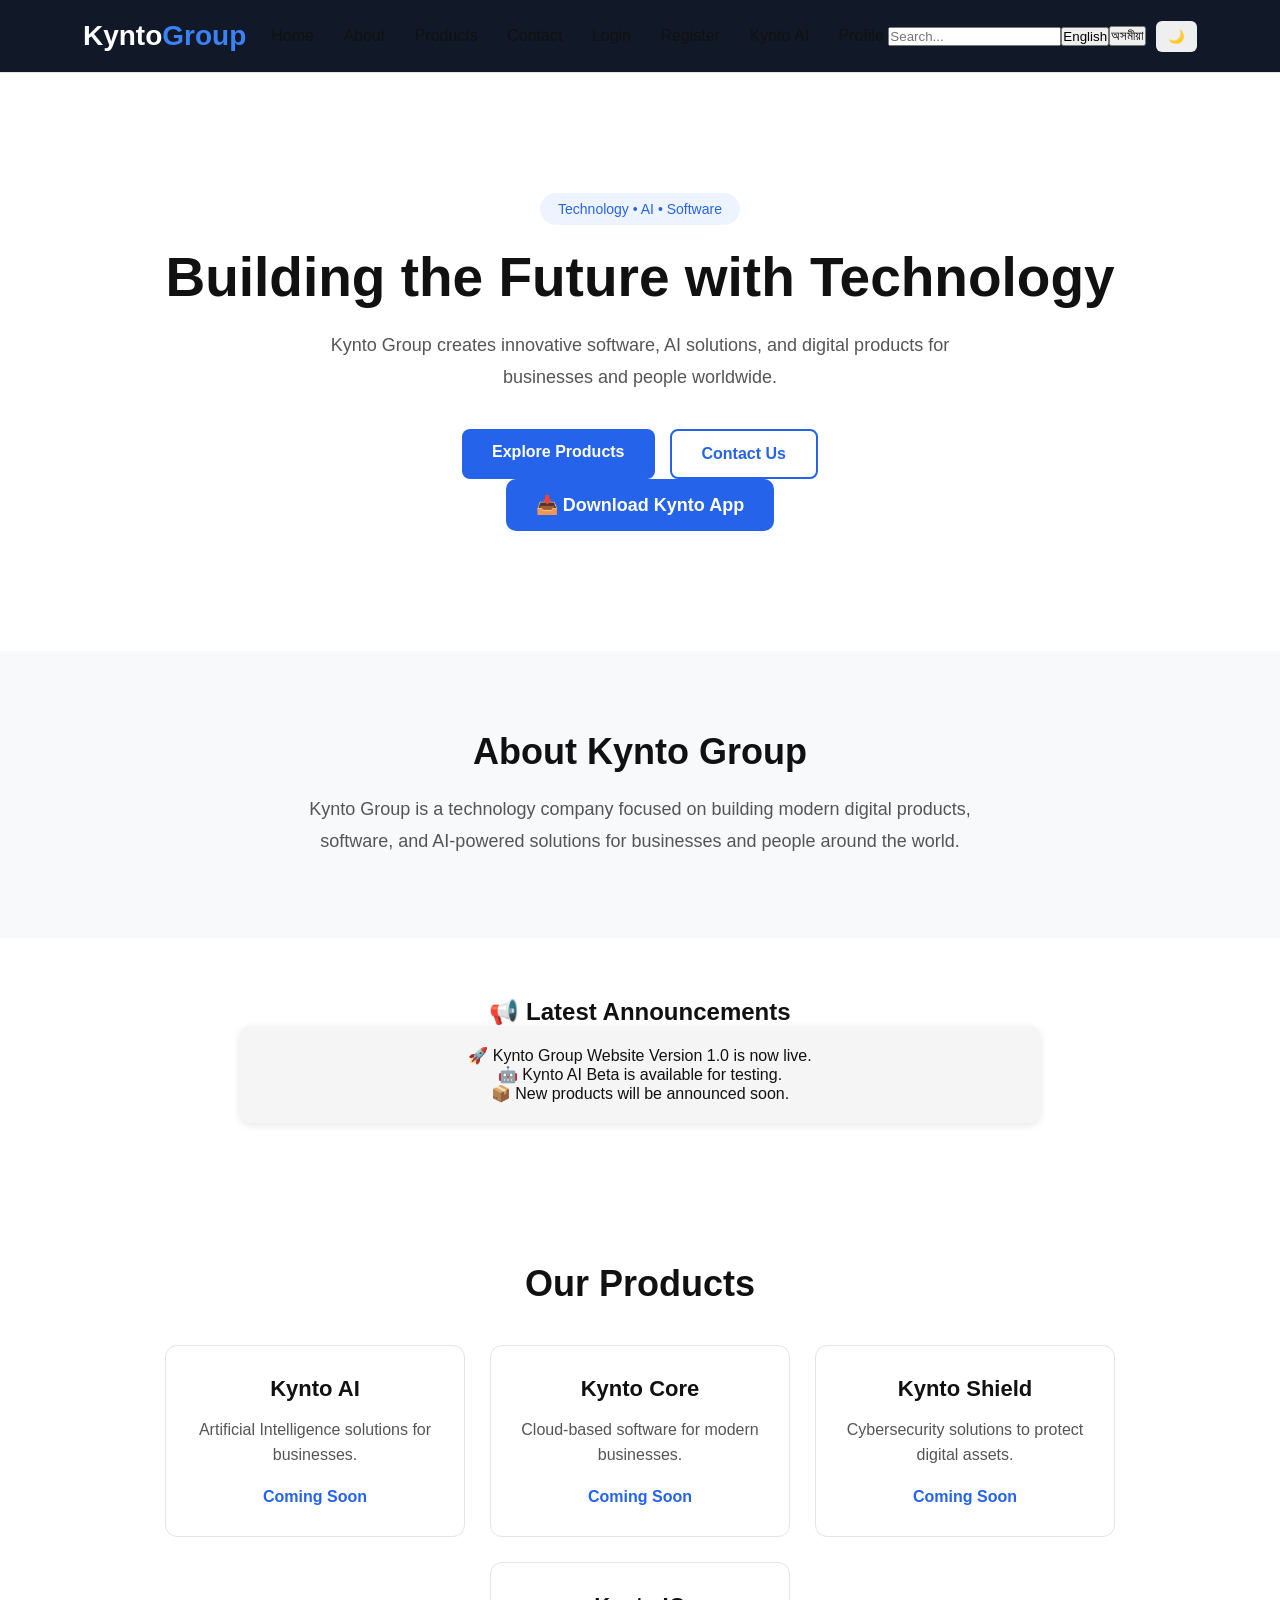
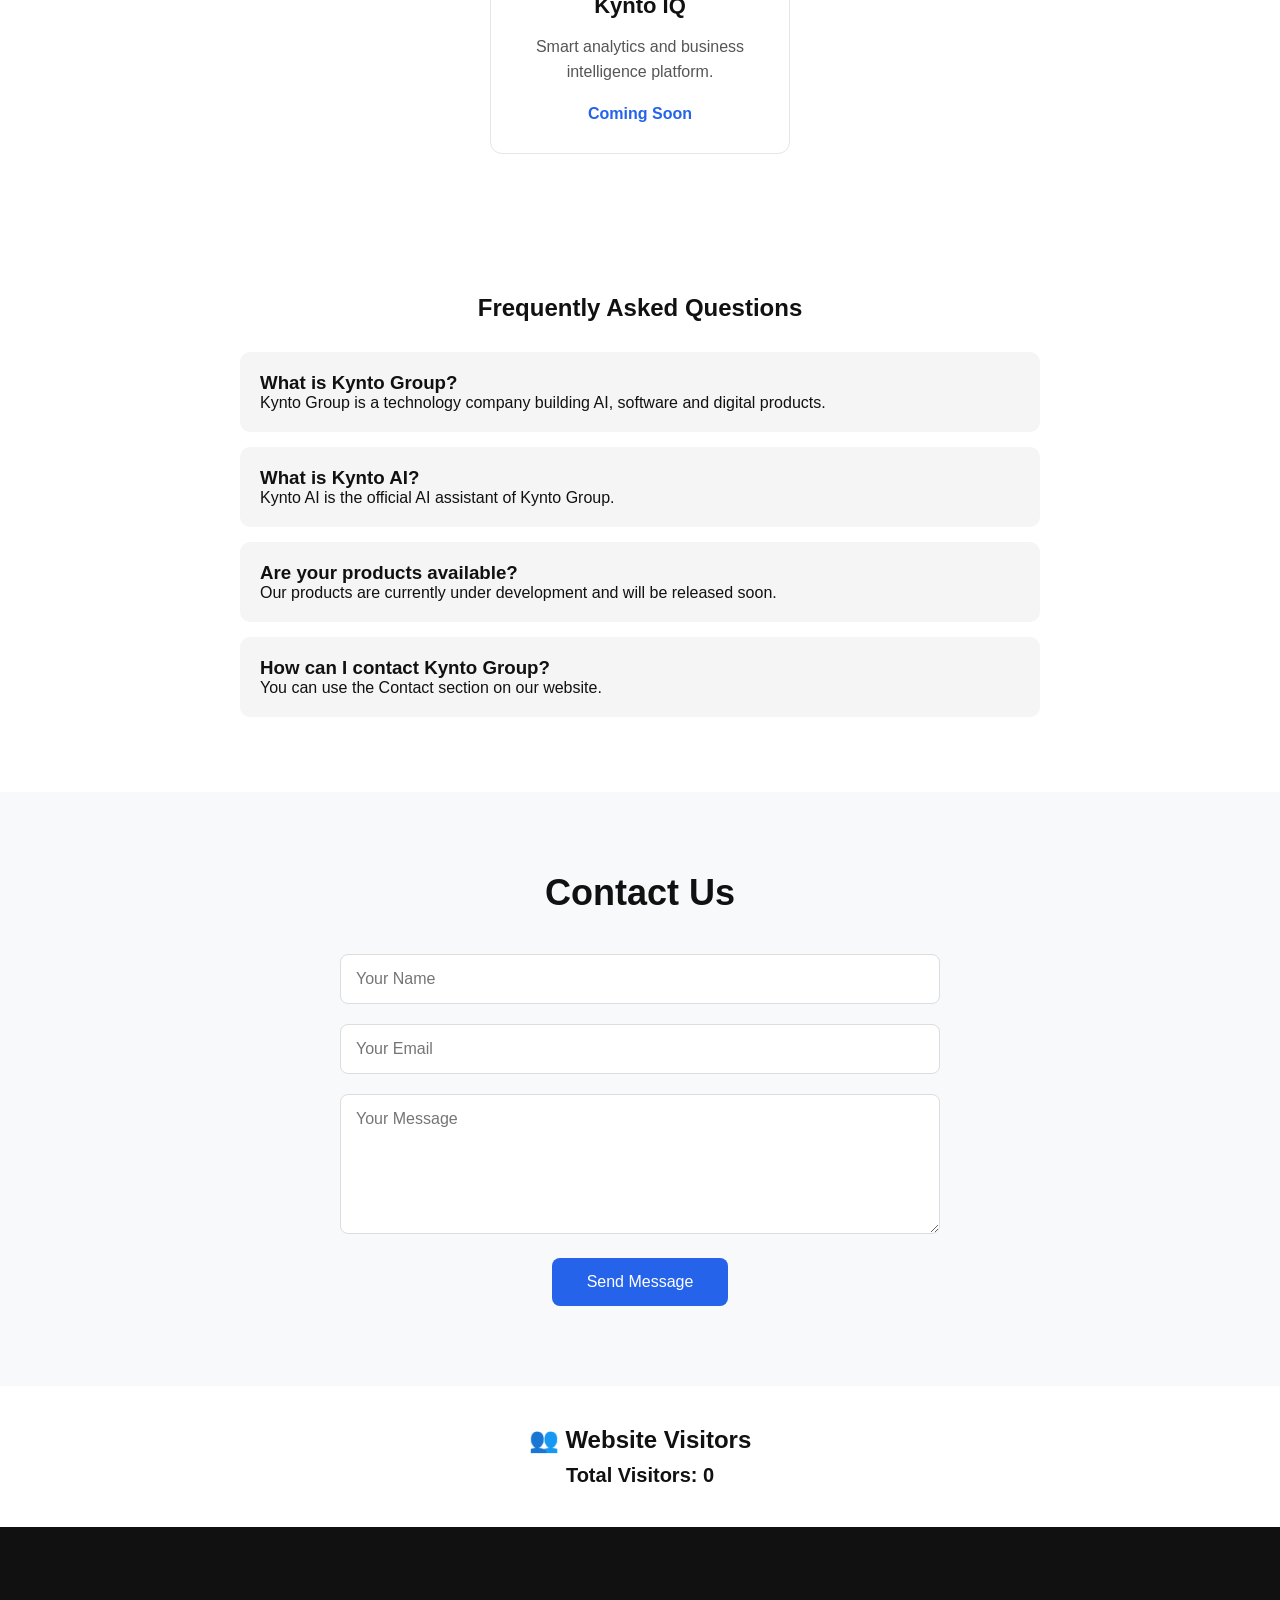
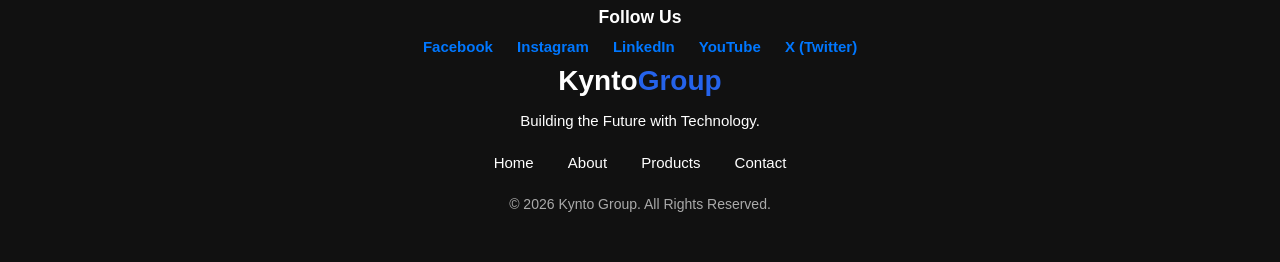
==== commit df7af5b5: "Update download link and button for Kynto App Add APK download button" ====
--- a/index.html
+++ b/index.html
@@ -64,11 +64,9 @@
         <a href="#products" class="btn">Explore Products</a>
         <a href="#contact" class="btn2">Contact Us</a>
     </div>
-<a href="https://drive.google.com/uc?export=download&id
-        =1wDA8W_zz0Dxo_6ooRHzJp0kBTp8um_A"
-        class="download-button">
-        Download Kynto App
-</a> 
+<a href="https://drive.google.com/file/d/1wDA8W_ZZE0Dxo_6ooRHzJp0kBTp8um_A/view?usp=drivesdk" target="_blank" class="download-btn">
+📥 Download Kynto App
+</a>
 </section> 
   <!-- About -->
 
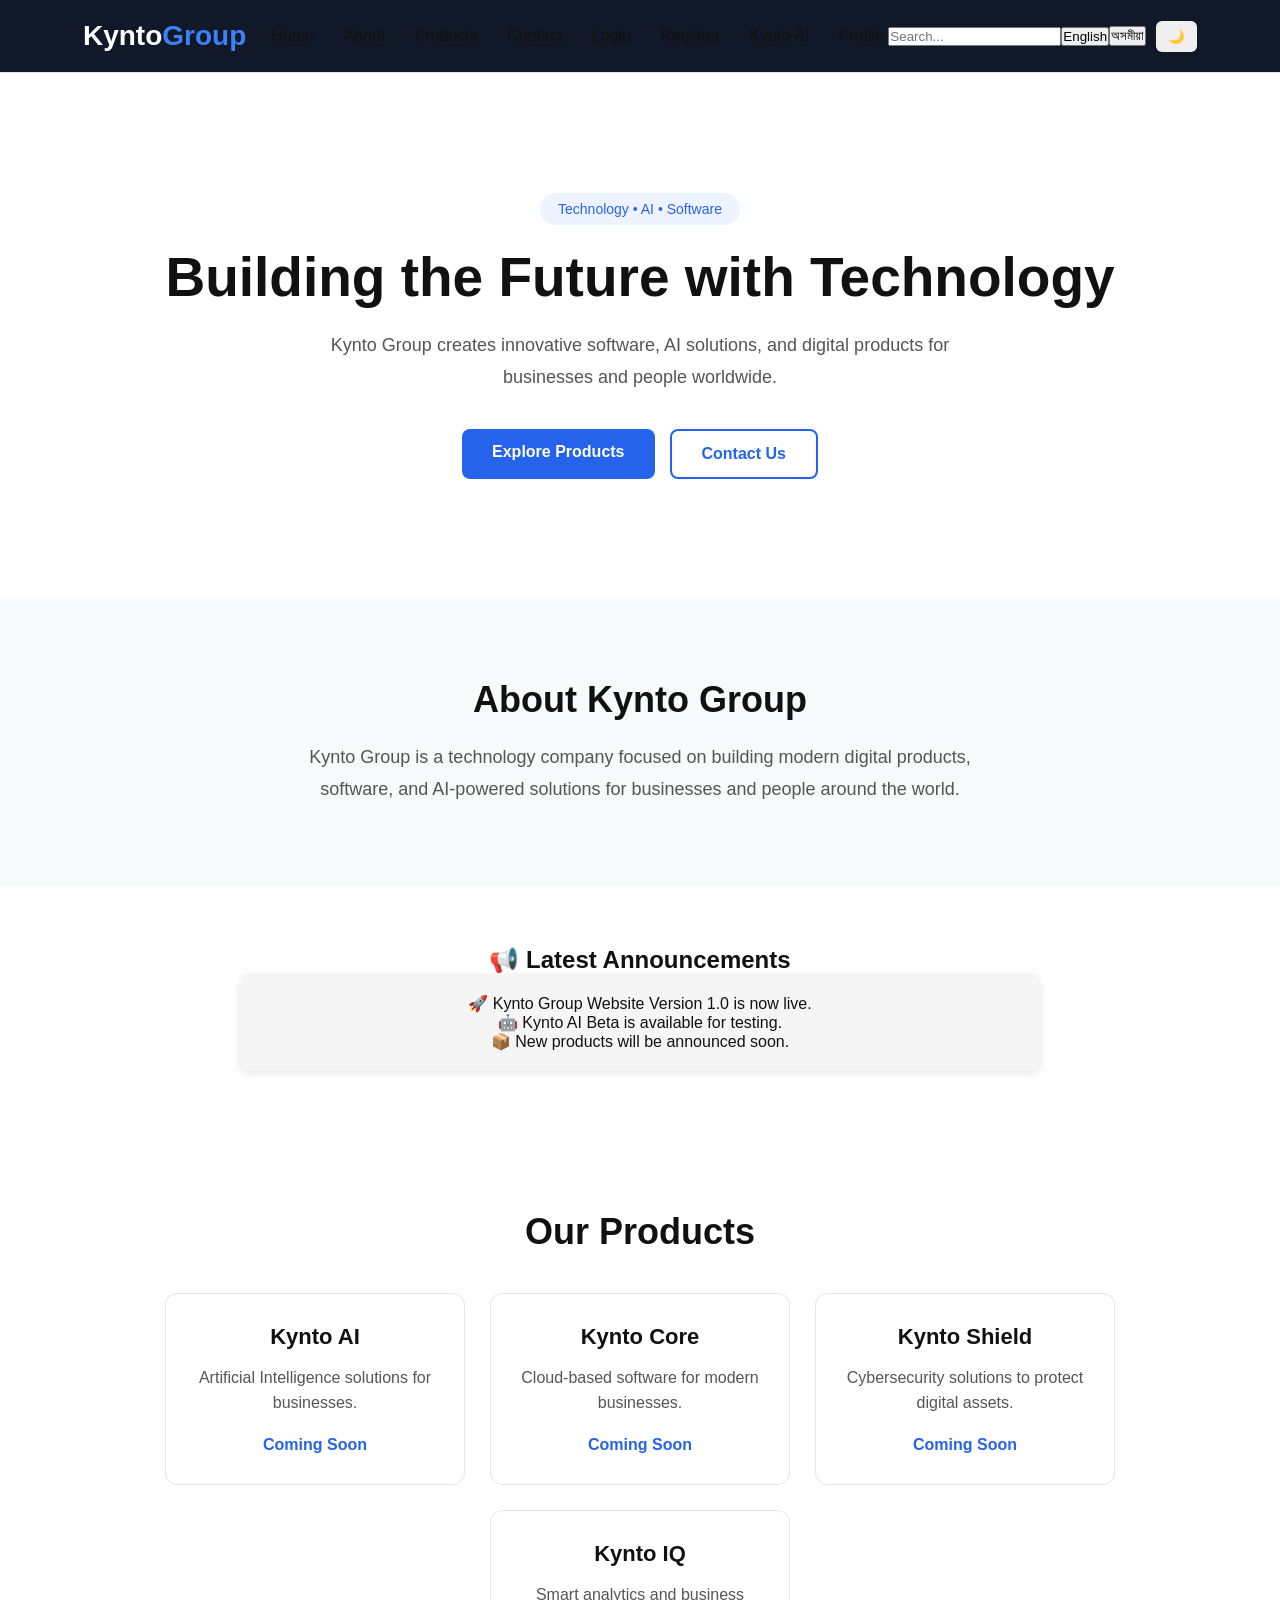
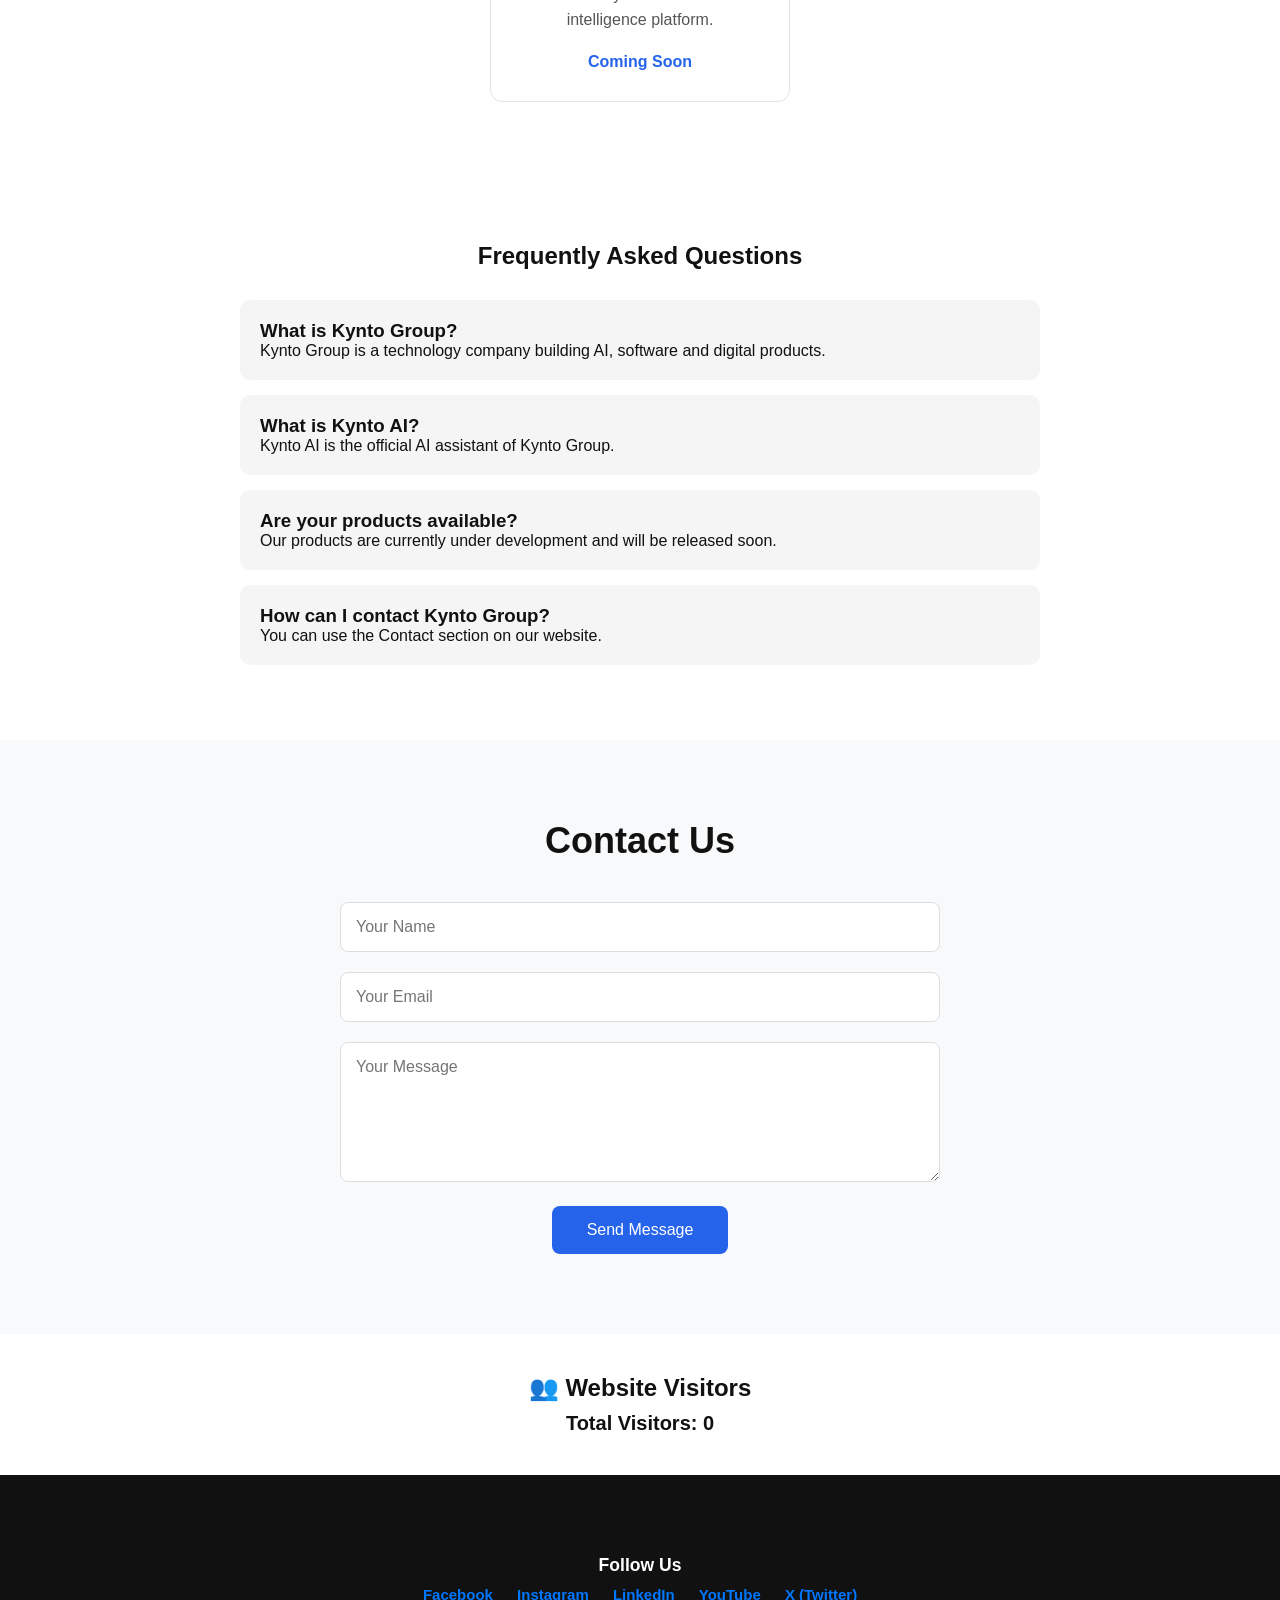
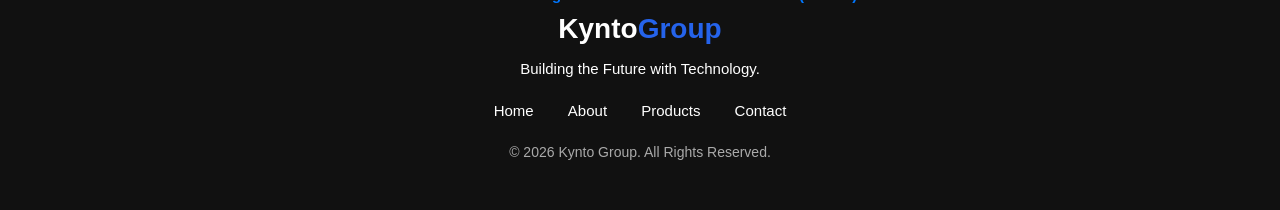
==== commit 14a4262f: "Update index.html" ====
--- a/index.html
+++ b/index.html
@@ -64,9 +64,6 @@
         <a href="#products" class="btn">Explore Products</a>
         <a href="#contact" class="btn2">Contact Us</a>
     </div>
-<a href="https://drive.google.com/file/d/1wDA8W_ZZE0Dxo_6ooRHzJp0kBTp8um_A/view?usp=drivesdk" target="_blank" class="download-btn">
-📥 Download Kynto App
-</a>
 </section> 
   <!-- About -->
 
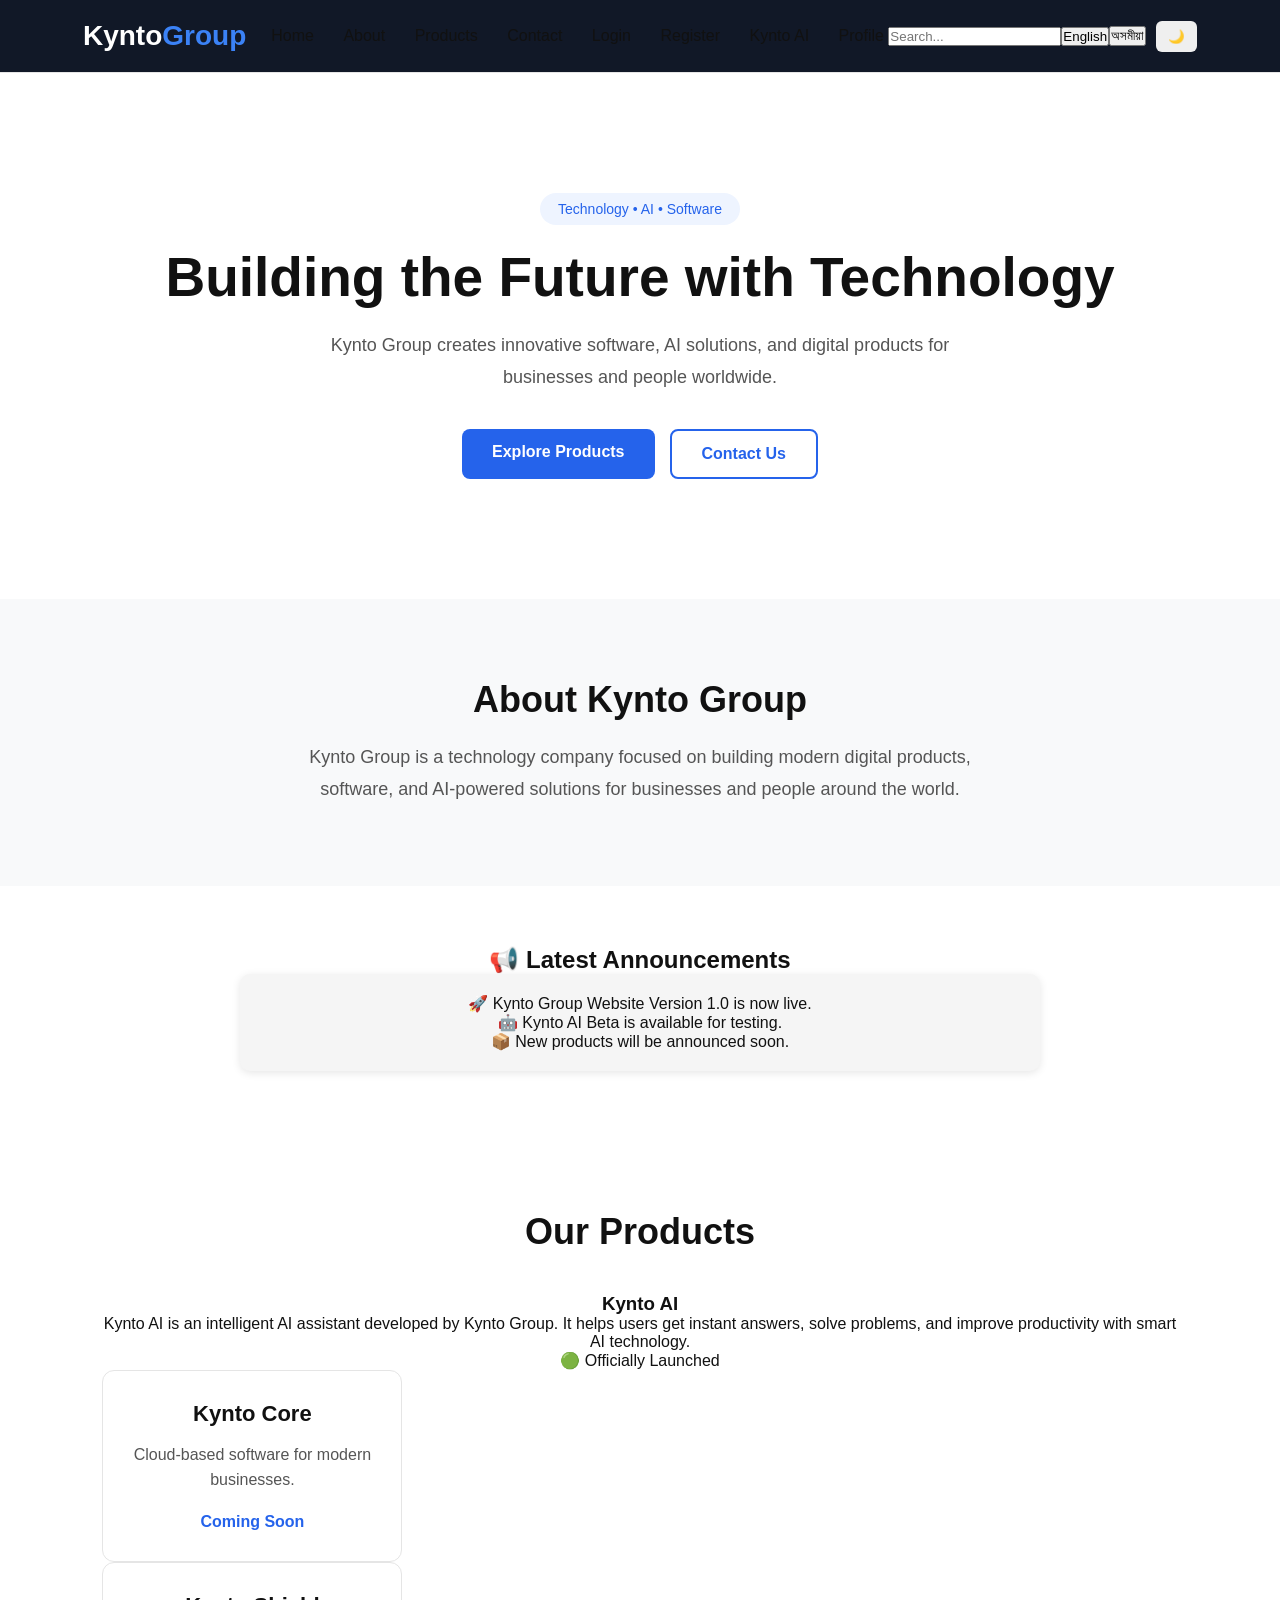
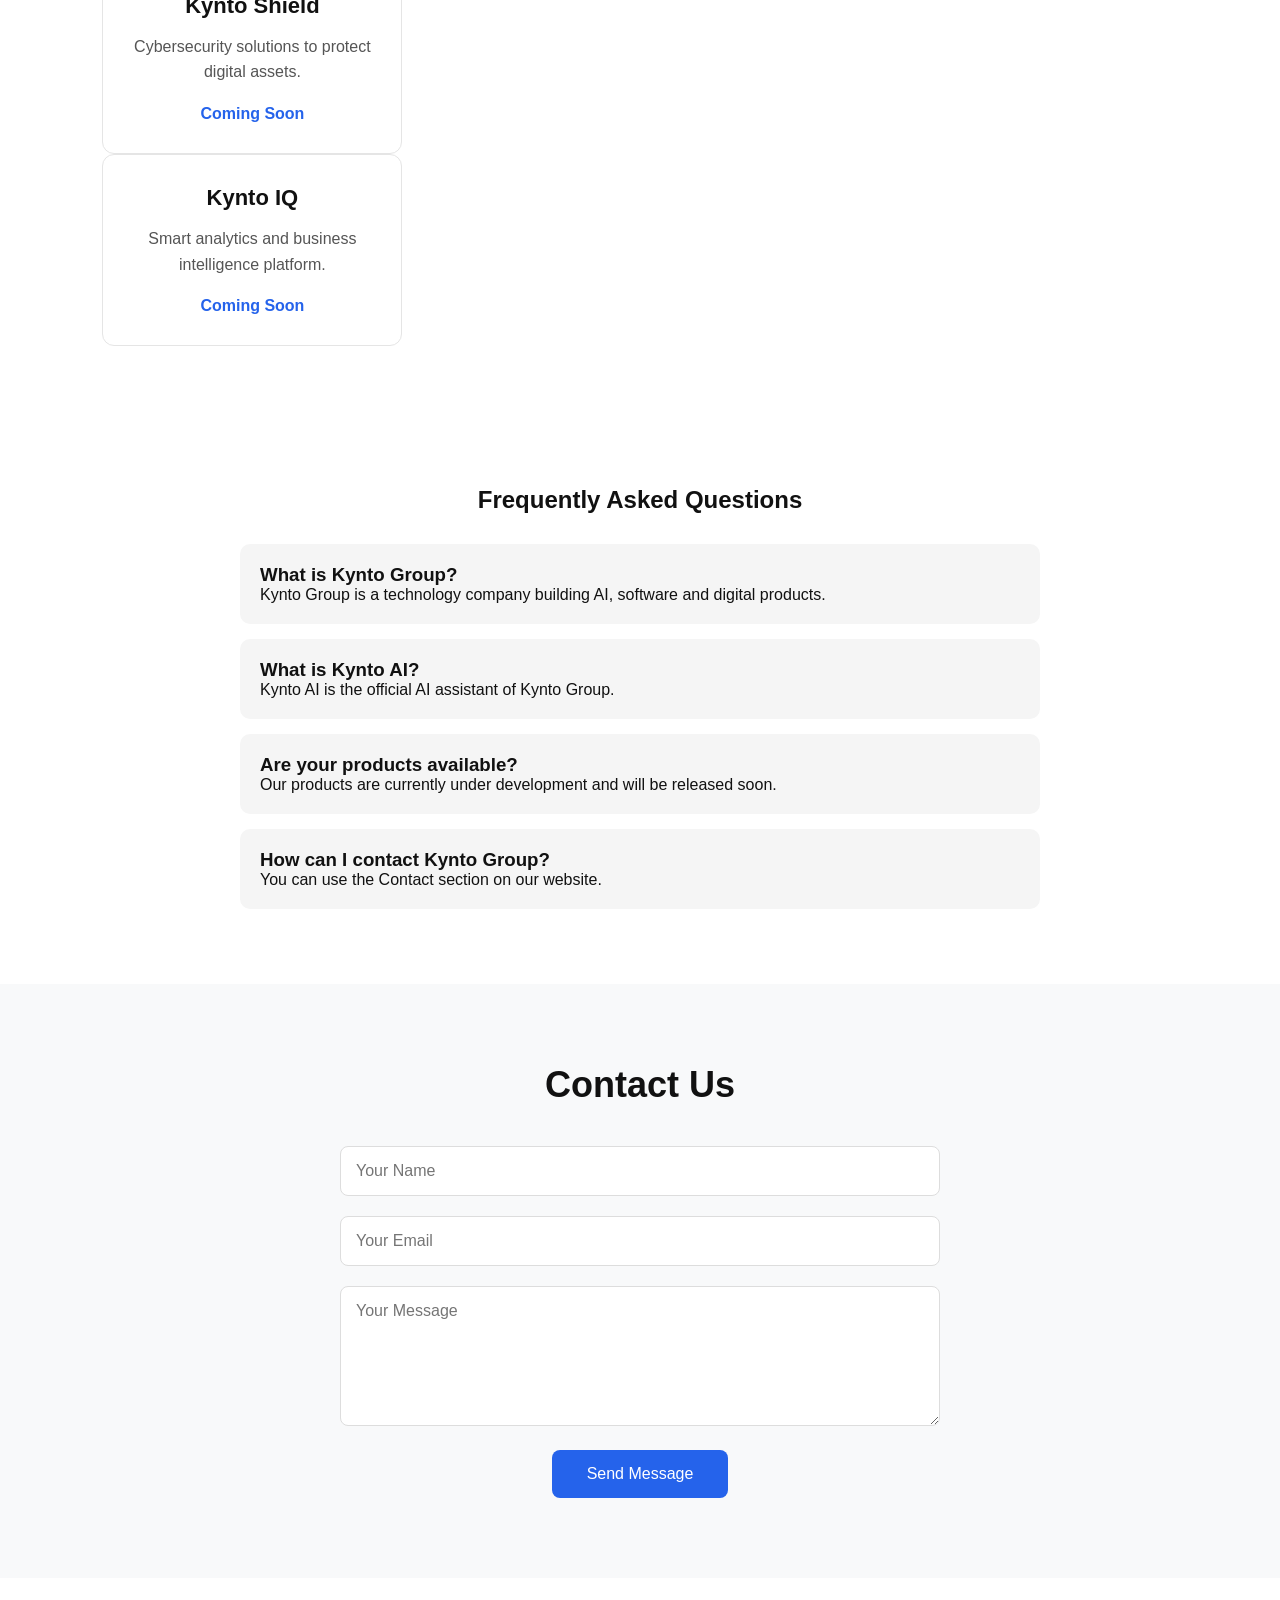
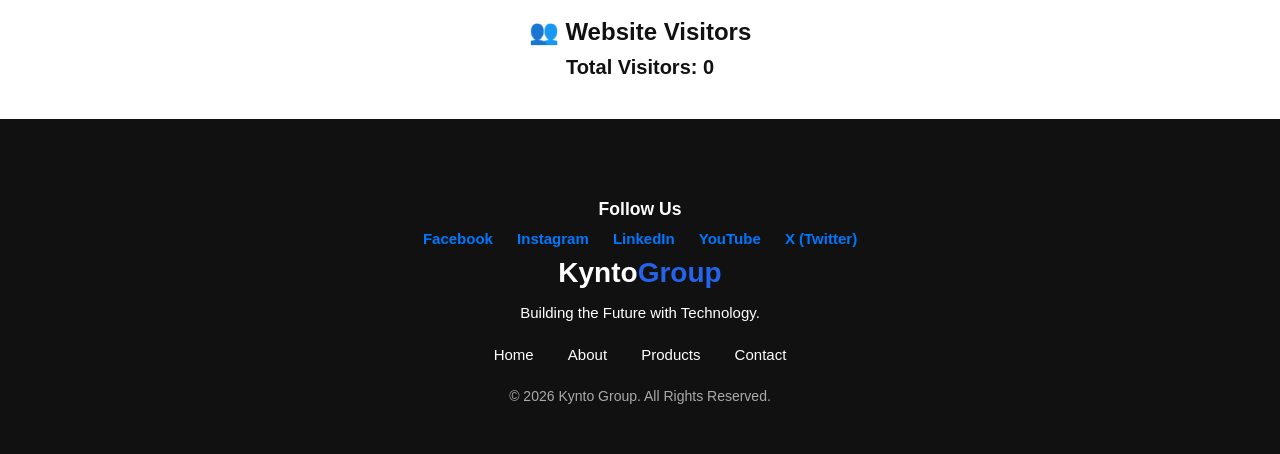
==== commit eb3acb33: "Enhance Kynto AI product details and status Updated product description for Kynto AI and added launc" ====
--- a/index.html
+++ b/index.html
@@ -97,12 +97,15 @@
 
     <h2>Our Products</h2>
 
-    <div class="product-container">
-<div class="card">
+    <div class="product-card">
     <h3>Kynto AI</h3>
-    <p>Artificial Intelligence solutions for businesses.</p>
-    <a href="#">Coming Soon</a>
-</div>
+
+    <p>
+        Kynto AI is an intelligent AI assistant developed by Kynto Group. It helps users get instant answers, solve problems, and improve productivity with smart AI technology.
+    </p>
+
+    <span class="status">🟢 Officially Launched</span>
+    </div>
 
 <div class="card">
     <h3>Kynto Core</h3>
--- a/style.css
+++ b/style.css
@@ -586,19 +586,3 @@
 .dark-mode .ai-section a{
 color:#60a5fa;
 }
-.download-btn{
-display:inline-block;
-padding:15px 30px;
-background:#2563eb;
-color:#fff;
-text-decoration:none;
-border-radius:10px;
-font-size:18px;
-font-weight:bold;
-transition:.3s;
-}
-
-.download-btn:hover{
-background:#1d4ed8;
-transform:scale(1.05);
-        }
